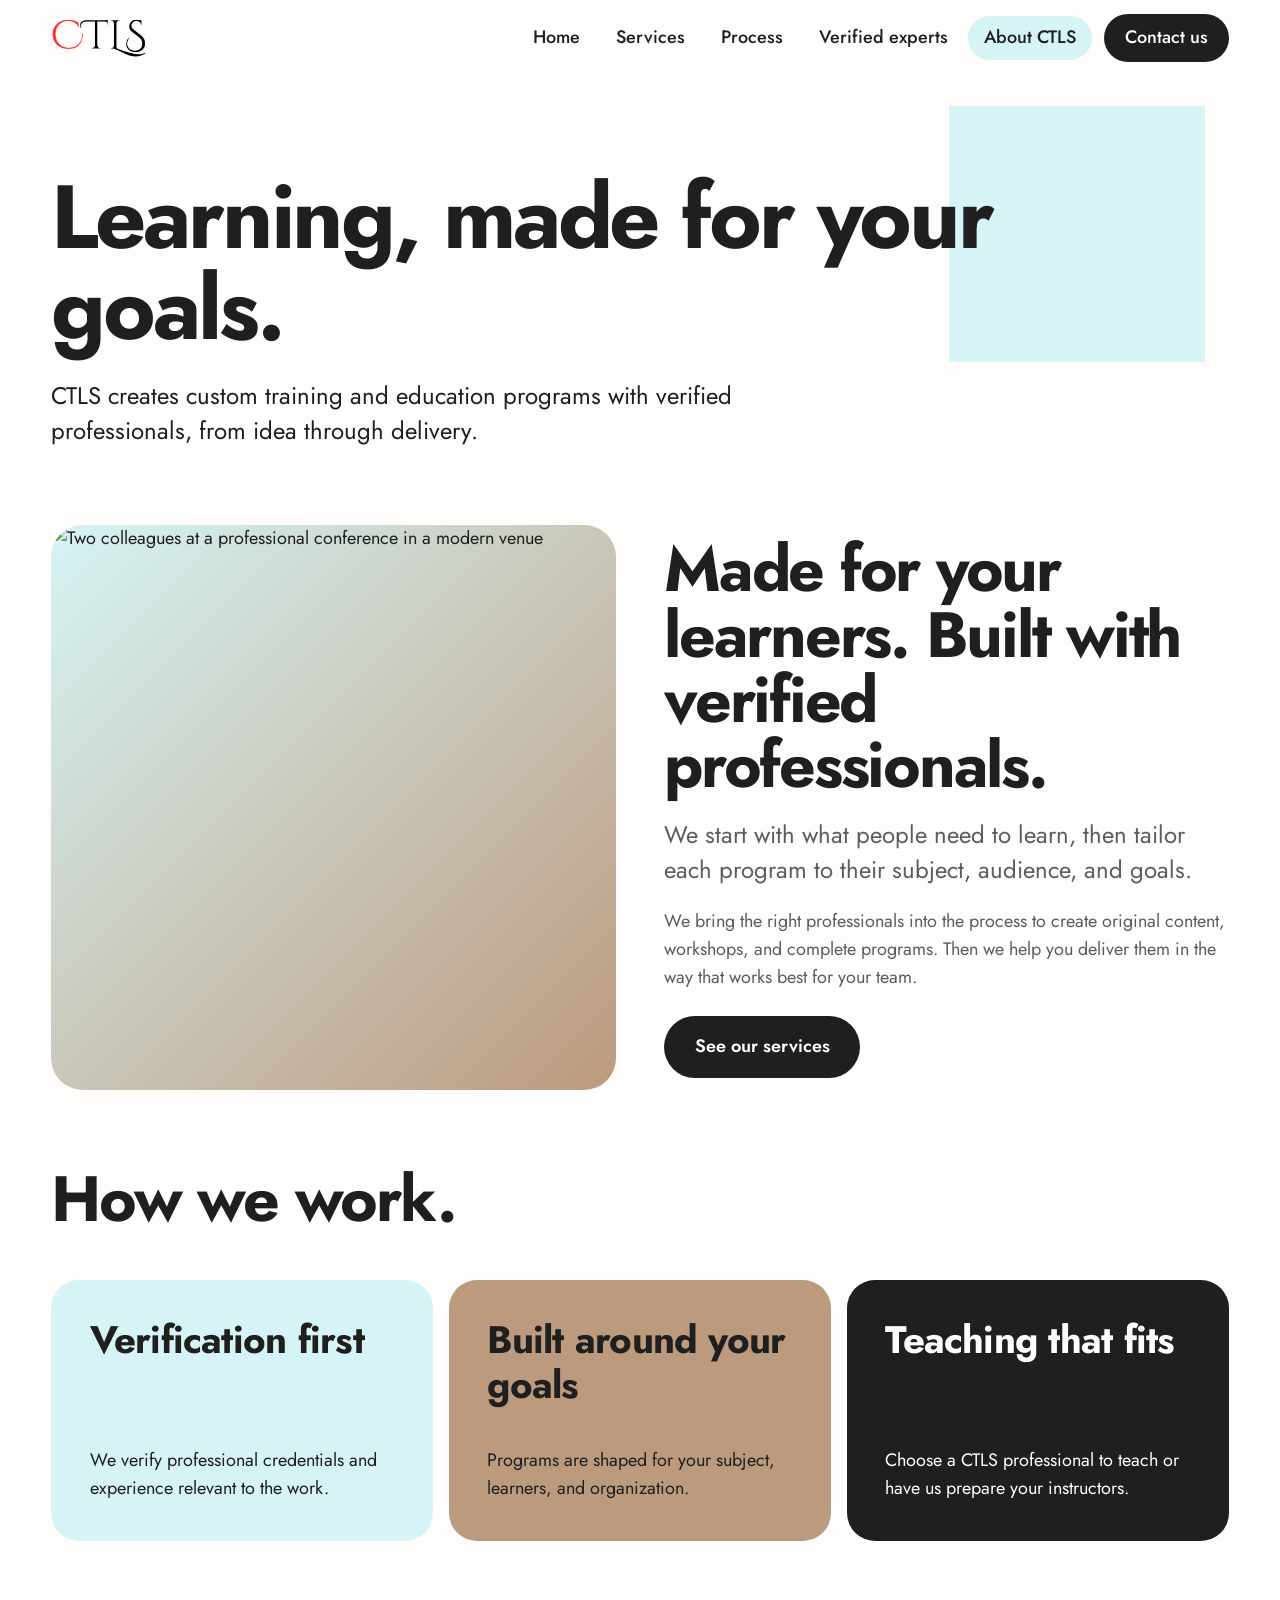
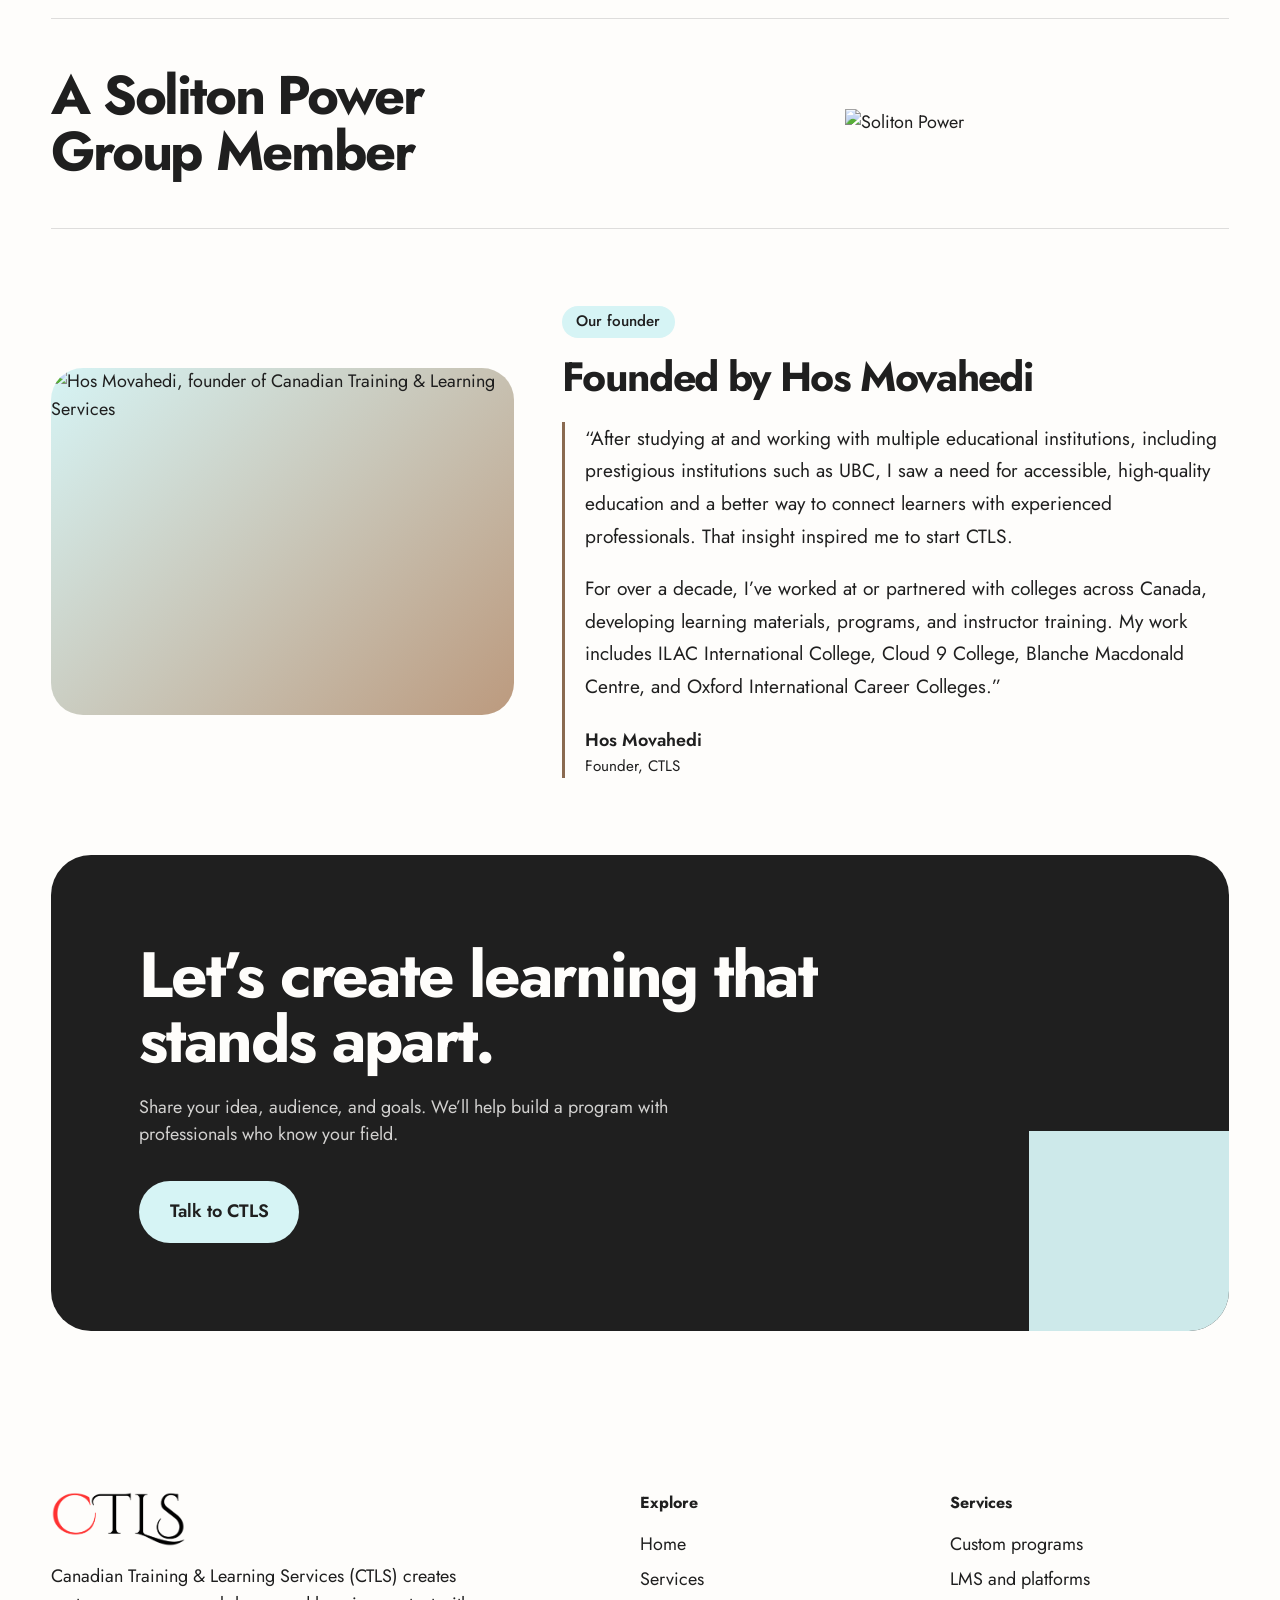
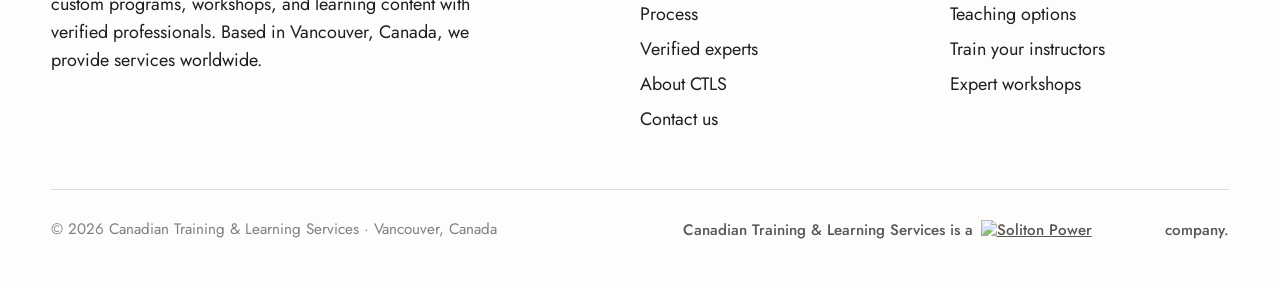
==== about.html @ 65ef7467 "Update founder education and experience bio" ====
<!DOCTYPE html>
<html lang="en">
<head>
<meta charset="utf-8">
<meta name="viewport" content="width=device-width, initial-scale=1">
<title>About | Canadian Training &amp; Learning Services (CTLS)</title>
<meta name="description" content="CTLS creates custom training and education programs, workshops, and content with professionals whose credentials and experience we verify.">
<link rel="preconnect" href="https://fonts.googleapis.com">
<link rel="preconnect" href="https://fonts.gstatic.com" crossorigin>
<link href="https://fonts.googleapis.com/css2?family=Jost:wght@300;400;500;600;700&display=swap" rel="stylesheet">
<link rel="stylesheet" href="styles.css">
</head>
<body>

<header class="site-header">
  <div class="wrap nav">
    <a class="brand" href="index.html" aria-label="Canadian Training &amp; Learning Services home"><img src="ctls-logo.png" alt="Canadian Training &amp; Learning Services (CTLS)"></a>
    <button class="menu-btn" aria-expanded="false" aria-label="Menu"><span></span></button>
    <nav class="nav-links" aria-label="Main">
      <a href="index.html">Home</a>
      <a href="services.html">Services</a>
      <a href="process.html">Process</a>
      <a href="canadian-expertise.html">Verified experts</a>
      <a href="about.html" aria-current="page">About CTLS</a>
      <a class="btn btn-dark" href="contact.html">Contact us</a>
    </nav>
  </div>
</header>

<main class="about-main">
  <section class="wrap page-head">
    <span class="hero-square" aria-hidden="true"></span>
    <h1>Learning, made for your goals.</h1>
    <p class="lede">CTLS creates custom training and education programs with verified professionals, from idea through delivery.</p>
  </section>

  <section class="wrap section">
    <div class="split">
      <div class="media"><img src="https://hebbkx1anhila5yf.public.blob.vercel-storage.com/IMG_6962-Av2VpwYFwsfZtHoBszinQ74Y7U5t3x.jpeg" alt="Two colleagues at a professional conference in a modern venue" loading="lazy"></div>
      <div class="copy">
        <h2>Made for your learners. Built with verified professionals.</h2>
        <p class="lede muted">We start with what people need to learn, then tailor each program to their subject, audience, and goals.</p>
        <p class="muted">We bring the right professionals into the process to create original content, workshops, and complete programs. Then we help you deliver them in the way that works best for your team.</p>
        <div class="actions about-action"><a class="btn btn-dark" href="services.html">See our services</a></div>
      </div>
    </div>
  </section>

  <section class="wrap about-section">
    <h2>How we work.</h2>
    <div class="values">
      <div class="tile v1"><h3>Verification first</h3><p>We verify professional credentials and experience relevant to the work.</p></div>
      <div class="tile v2"><h3>Built around your goals</h3><p>Programs are shaped for your subject, learners, and organization.</p></div>
      <div class="tile v3"><h3>Teaching that fits</h3><p>Choose a CTLS professional to teach or have us prepare your instructors.</p></div>
    </div>
  </section>

  <section class="wrap group-membership" aria-labelledby="group-membership-title">
    <h2 id="group-membership-title">A Soliton Power Group Member</h2>
    <a class="group-membership-logo" href="https://solitonpower.com" aria-label="Visit Soliton Power Group">
      <img src="https://hebbkx1anhila5yf.public.blob.vercel-storage.com/Screenshot%202026-11-11%20at%2020.25.13-vkJeDcitvs4ULsCTdpIaQToUQB8CR9.png" alt="Soliton Power">
    </a>
  </section>

  <section class="wrap founder-section">
    <div class="split founder">
      <div class="media"><img src="https://hebbkx1anhila5yf.public.blob.vercel-storage.com/IMG_4387.JPG-F1YW2BUoz4Sb1DPfReFo8T63HW8IGn.jpeg" alt="Hos Movahedi, founder of Canadian Training &amp; Learning Services" loading="lazy"></div>
      <div class="copy">
        <span class="tag">Our founder</span>
        <h2>Founded by Hos Movahedi</h2>
        <blockquote class="founder-quote">
          <p>“After studying at and working with multiple educational institutions, including prestigious institutions such as UBC, I saw a need for accessible, high-quality education and a better way to connect learners with experienced professionals. That insight inspired me to start CTLS.</p>
          <p>For over a decade, I’ve worked at or partnered with colleges across Canada, developing learning materials, programs, and instructor training. My work includes ILAC International College, Cloud 9 College, Blanche Macdonald Centre, and Oxford International Career Colleges.”</p>
          <footer>Hos Movahedi <span>Founder, CTLS</span></footer>
        </blockquote>
      </div>
    </div>
  </section>

  <section class="wrap">
    <div class="cta">
      <h2>Let’s create learning that stands apart.</h2>
      <p>Share your idea, audience, and goals. We’ll help build a program with professionals who know your field.</p>
      <div class="actions"><a class="btn btn-mist" href="contact.html">Talk to CTLS</a></div>
    </div>
  </section>
</main>

<footer class="site-footer">
  <div class="wrap">
    <div class="foot">
      <div>
        <a class="brand" href="index.html" aria-label="Canadian Training &amp; Learning Services home"><img src="ctls-logo.png" alt="Canadian Training &amp; Learning Services (CTLS)"></a>
        <p>Canadian Training &amp; Learning Services (CTLS) creates custom programs, workshops, and learning content with verified professionals. Based in Vancouver, Canada, we provide services worldwide.</p>
      </div>
      <div>
        <h4>Explore</h4>
        <ul><li><a href="index.html">Home</a></li><li><a href="services.html">Services</a></li><li><a href="process.html">Process</a></li><li><a href="canadian-expertise.html">Verified experts</a></li><li><a href="about.html">About CTLS</a></li><li><a href="contact.html">Contact us</a></li></ul>
      </div>
      <div>
        <h4>Services</h4>
        <ul><li><a href="services.html#content">Custom programs</a></li><li><a href="services.html#platforms">LMS and platforms</a></li><li><a href="services.html#delivery">Teaching options</a></li><li><a href="services.html#trainers">Train your instructors</a></li><li><a href="services.html#workshops">Expert workshops</a></li></ul>
      </div>
    </div>
    <div class="legal">
      <span class="legal-note">© 2026 Canadian Training &amp; Learning Services · Vancouver, Canada</span>
      <p class="company-affiliation"><span>Canadian Training &amp; Learning Services is a</span><a href="https://solitonpower.com" aria-label="Soliton Power Group website"><img src="https://hebbkx1anhila5yf.public.blob.vercel-storage.com/Screenshot%202026-11-11%20at%2020.25.13-Gsnnw4uf6jiEBRduw0GfH2v3eYEwBv.png" alt="Soliton Power"></a><span>company.</span></p>
    </div>
  </div>
</footer>

<script src="script.js"></script>
</body>
</html>
---- styles.css ----
:root{
  --ink:#1f1f1f;
  --sand:#bc9a7e;
  --sand-deep:#8a6a50;
  --mist:#d6f4f5;
  --paper:#fefdfb;
  --line:rgba(31,31,31,.14);
  --ease:cubic-bezier(.2,.7,.2,1);
}
*{box-sizing:border-box;margin:0;padding:0}
html{scroll-behavior:smooth}
body{font-family:'Jost',system-ui,-apple-system,'Segoe UI',sans-serif;background:var(--paper);color:var(--ink);font-size:1.125rem;line-height:1.55;-webkit-font-smoothing:antialiased}
img{display:block;max-width:100%}
a{color:inherit}
ul{list-style:none}
:focus-visible{outline:3px solid var(--ink);outline-offset:3px;border-radius:6px}
.wrap{width:min(1200px,92vw);margin-inline:auto}
.sr{position:absolute;left:-9999px}

/* ---------- Header ---------- */
.site-header{position:sticky;top:0;z-index:30;background:rgba(254,253,251,.88);backdrop-filter:blur(14px);-webkit-backdrop-filter:blur(14px);transition:box-shadow .3s}
.site-header.scrolled{box-shadow:0 1px 0 var(--line)}
.nav{display:flex;align-items:center;justify-content:space-between;height:76px;gap:1.5rem}
.brand{display:flex;align-items:baseline;gap:.35em;text-decoration:none;line-height:1}
.brand b{font-weight:700;font-size:1.7rem;letter-spacing:-.04em}
.brand span{font-weight:300;font-size:1.7rem;color:var(--sand);letter-spacing:-.02em}
.nav-links{display:flex;align-items:center;gap:.25rem}
.nav-links a{text-decoration:none;font-weight:500;padding:.5rem 1rem;border-radius:999px;transition:background .2s}
.nav-links a:hover{background:var(--mist)}
.nav-links a[aria-current="page"]{background:var(--mist)}
.nav-links .btn{margin-left:.5rem;padding:.6rem 1.3rem}
.nav-links .btn:hover{background:var(--ink);opacity:.88}
.menu-btn{display:none;background:none;border:0;cursor:pointer;width:44px;height:44px;border-radius:50%;position:relative}
.menu-btn span,.menu-btn span::before{content:"";position:absolute;left:11px;width:22px;height:2px;background:var(--ink);transition:transform .25s var(--ease)}
.menu-btn span{top:21px}
.menu-btn span::before{top:-7px;left:0}
.menu-btn[aria-expanded="true"] span{transform:rotate(45deg)}
.menu-btn[aria-expanded="true"] span::before{transform:translateY(7px) rotate(-90deg)}

/* ---------- Buttons ---------- */
.btn{display:inline-flex;align-items:center;justify-content:center;padding:.95em 1.7em;border-radius:999px;font:inherit;font-weight:600;text-decoration:none;border:0;cursor:pointer;transition:transform .2s var(--ease),background .2s,color .2s}
.btn:hover{transform:translateY(-2px)}
.btn-dark{background:var(--ink);color:var(--paper)}
.btn-mist{background:var(--mist);color:var(--ink)}
.btn-line{box-shadow:inset 0 0 0 1.5px var(--ink)}
.btn-line:hover{background:var(--ink);color:var(--paper)}
.actions{display:flex;flex-wrap:wrap;gap:.75rem}

/* ---------- Type ---------- */
h1,h2,h3{font-weight:700;letter-spacing:-.035em;line-height:1.02}
h1{font-size:clamp(2.4rem,6.2vw,5.25rem)}
h2{font-size:clamp(2.2rem,5vw,4rem)}
h3{font-size:1.6rem;letter-spacing:-.02em;line-height:1.15}
.lede{font-size:clamp(1.15rem,2vw,1.5rem);max-width:34em;line-height:1.45;font-weight:400}
.muted{color:rgba(31,31,31,.72)}
.sand{color:var(--sand-deep)}

/* ---------- Hero ---------- */
.hero{padding-top:clamp(3rem,8vw,6.5rem)}
.hero-text{position:relative}
.hero-square{position:absolute;z-index:0;right:2%;top:-14%;width:clamp(200px,31vw,440px);aspect-ratio:1;background:var(--mist);animation:square-in 1s var(--ease) both}
.hero-text h1,.hero-text .lede,.hero-text .actions{position:relative;z-index:1}
.hero-text h1 span{display:block;overflow:hidden}
.hero-text h1 span i{display:block;font-style:normal;animation:rise .9s var(--ease) both}
.hero-text h1 span:nth-child(2) i,.hero-text h1 span:nth-child(3) i{color:var(--sand-deep)}
.hero-text h1 span:nth-child(2) i{animation-delay:.12s}
.hero-text h1 span:nth-child(3) i{animation-delay:.24s}
.hero-text h1 .canadian-red{color:#b42318}
.hero-text .lede{margin-top:2rem;animation:rise .9s .3s var(--ease) both}
.hero-text .actions{margin-top:2rem;animation:rise .9s .4s var(--ease) both}
@keyframes rise{from{transform:translateY(105%);opacity:0}to{transform:none;opacity:1}}
@keyframes square-in{from{transform:translate(30px,30px) scale(.6);opacity:0}to{transform:none;opacity:1}}

.banner{position:relative;margin-top:clamp(2.5rem,6vw,4.5rem);border-radius:36px;overflow:hidden;aspect-ratio:21/9;background:linear-gradient(135deg,var(--mist),var(--sand))}
.banner img{width:100%;height:100%;object-fit:cover}
.chips{position:absolute;left:1.5rem;right:1.5rem;bottom:1.5rem;display:flex;flex-wrap:wrap;gap:.5rem}
.chips a{background:var(--paper);text-decoration:none;font-weight:600;font-size:.98rem;padding:.55em 1.1em;border-radius:999px;transition:background .2s}
.chips a:hover{background:var(--mist)}

/* ---------- Sections ---------- */
.home-main{display:flex;flex-direction:column;gap:clamp(3.5rem,6vw,5.5rem)}
.home-section{padding-bottom:0}
.home-intro{margin-top:1rem}
.section-action{margin-top:1.5rem}
.section{padding-block:clamp(4rem,10vw,8rem)}
.statement{font-size:clamp(1.8rem,4.2vw,3.4rem);font-weight:600;letter-spacing:-.03em;line-height:1.12;max-width:20em}
.statement em{font-style:normal;color:var(--sand-deep)}

/* ---------- Company switcher ---------- */
.switch{display:grid;grid-template-columns:minmax(0,5fr) minmax(0,7fr);gap:clamp(1.5rem,4vw,3.5rem);align-items:start;margin-top:2rem}
.tabs{display:flex;flex-direction:column;gap:.5rem}
.tab{text-align:left;font:inherit;background:none;border:0;cursor:pointer;padding:1.15rem 1.4rem;border-radius:22px;transition:background .25s,color .25s}
.tab strong{display:block;font-size:clamp(1.4rem,2.6vw,2rem);font-weight:700;letter-spacing:-.03em;line-height:1.1}
.tab small{display:block;margin-top:.35rem;font-size:1rem;opacity:.72}
.tab:hover{background:var(--mist)}
.tab[aria-selected="true"]{background:var(--ink);color:var(--paper)}
.panel{border-radius:32px;overflow:hidden;background:var(--mist);animation:swap .45s var(--ease)}
.panel[hidden]{display:none}
@keyframes swap{from{opacity:0;transform:translateY(14px)}to{opacity:1;transform:none}}
.media{position:relative;background:linear-gradient(135deg,var(--mist),var(--sand));overflow:hidden}
.media img{width:100%;height:100%;object-fit:cover}
.panel .media{aspect-ratio:16/10}
.panel-body{padding:1.75rem 2rem 2.25rem}
.panel-body p{margin:.75rem 0 1.5rem;max-width:32em}

/* ---------- Global institutions ---------- */
.global-section{display:grid;grid-template-columns:minmax(0,1fr) minmax(0,1fr);align-items:stretch;overflow:hidden;border-radius:36px;background:var(--mist);margin-bottom:0}
.global-image{display:block;min-height:100%;overflow:hidden}
.global-image img{width:100%;height:100%;min-height:420px;object-fit:cover;transition:transform .6s var(--ease)}
.global-image:hover img{transform:scale(1.025)}
.global-copy{display:flex;flex-direction:column;align-items:flex-start;justify-content:center;padding:clamp(2rem,5vw,4.5rem)}
.global-copy h2{font-size:clamp(2rem,4vw,3.5rem);max-width:12em}
.global-copy p{margin:1.25rem 0 1.75rem;max-width:36em}
@media (max-width:900px){.global-section{grid-template-columns:1fr}.global-image img{min-height:0;aspect-ratio:16/10}}

/* ---------- Bento ---------- */
.bento{display:grid;grid-template-columns:repeat(6,1fr);gap:1rem;margin-top:2rem}
.tile{border-radius:28px;padding:clamp(1.5rem,3vw,2.4rem);display:flex;flex-direction:column;justify-content:space-between;gap:2.5rem;min-height:260px}
.tile h3{font-size:clamp(1.6rem,3vw,2.4rem)}
.tile p{max-width:28em}
.t-wide{grid-column:span 4;background:var(--ink);color:var(--paper);border-radius:36px;min-height:340px}
.t-side{grid-column:span 2;background:var(--mist)}
.t-half-a{grid-column:span 2;background:var(--sand);color:var(--ink);border-radius:22px}
.t-half-b{grid-column:span 4;box-shadow:inset 0 0 0 1.5px var(--line)}
.tile .big{font-size:clamp(2.5rem,6vw,5rem);font-weight:700;letter-spacing:-.05em;line-height:.95}

/* ---------- CTA ---------- */
.cta{background:var(--ink);color:var(--paper);border-radius:40px;padding:clamp(2.5rem,7vw,5.5rem);position:relative;overflow:hidden}
.cta::after{content:"";position:absolute;right:-60px;bottom:-60px;width:260px;aspect-ratio:1;background:var(--mist);opacity:.95}
.cta h2{max-width:11em;position:relative;z-index:1}
.cta p{margin:1.25rem 0 2rem;max-width:30em;opacity:.8;position:relative;z-index:1}
.cta .actions{position:relative;z-index:1}
.cta .btn-mist:hover{background:var(--paper)}

/* ---------- Inner pages ---------- */
.page-head{position:relative;padding-top:clamp(3rem,8vw,6rem);padding-bottom:clamp(2rem,5vw,4rem)}
.expertise-main{display:flex;flex-direction:column;gap:clamp(3rem,6vw,5rem)}
.expertise-main>.page-head{padding-bottom:0}
.expertise-main>.section{padding-block:0}
.expert-checks{margin-top:1.5rem}
.about-main{display:flex;flex-direction:column;gap:clamp(3rem,6vw,5rem)}
.about-main>.page-head{padding-bottom:0}
.about-main>.section{padding-block:0}
.about-section{padding-bottom:0}
.about-action{margin-top:1.5rem}
.group-membership{display:flex;align-items:center;justify-content:space-between;gap:clamp(2rem,6vw,5rem);padding-block:clamp(2rem,4vw,3rem);border-block:1px solid var(--line)}
.group-membership h2{max-width:13ch;font-size:clamp(2rem,4.3vw,3.4rem);line-height:1.04;letter-spacing:-.04em}
.group-membership-logo{display:flex;flex:0 1 400px;align-items:center;justify-content:center;padding:1rem;text-decoration:none}
.group-membership-logo img{width:min(100%,400px);height:auto;object-fit:contain}
.page-head .hero-square{width:clamp(140px,20vw,280px);top:8%}
.page-head h1{position:relative;z-index:1;font-size:clamp(2.8rem,8vw,6.5rem);max-width:11em}
.page-head .lede{position:relative;z-index:1;margin-top:1.5rem}

.co{display:grid;grid-template-columns:repeat(12,1fr);gap:clamp(1.5rem,4vw,3rem);padding-block:clamp(2.5rem,6vw,4.5rem);border-top:1.5px solid var(--line);scroll-margin-top:90px;align-items:center}
.co .media{grid-column:span 7;border-radius:32px;aspect-ratio:4/3}
.co-body{grid-column:span 5}
.co:nth-of-type(even) .media{grid-column:6/-1;grid-row:1}
.co:nth-of-type(even) .co-body{grid-column:1/span 5;grid-row:1}
.co-body h2{font-size:clamp(2rem,4vw,3.2rem)}
.tag{display:inline-block;background:var(--mist);padding:.3em .95em;border-radius:999px;font-weight:500;font-size:.95rem;margin-bottom:1.1rem}
.co-body p{margin:1rem 0 1.25rem}
.co-body li{padding:.7rem 0;border-top:1px solid var(--line);font-weight:500}
.co-body li:last-child{border-bottom:1px solid var(--line)}
.co-body .btn{margin-top:1.5rem}
.lms-brand{display:flex;width:min(100%,310px);aspect-ratio:2.2/1;align-items:center;justify-content:center;overflow:hidden;border-radius:18px;margin:1.25rem 0;background:#ffe0c4}
.lms-brand img{width:100%;height:100%;object-fit:cover}
.lms-brand:focus-visible{outline-color:var(--sand-deep)}

.split{display:grid;grid-template-columns:repeat(12,1fr);gap:clamp(1.5rem,4vw,3rem);align-items:center}
.split .media{grid-column:span 6;border-radius:32px;aspect-ratio:1}
.split .copy{grid-column:7/-1}
.split .copy p{margin-top:1.25rem}
.founder .media{grid-column:span 5;aspect-ratio:4/3;border-radius:32px}
.founder .media img{object-position:center 28%}
.founder .copy{grid-column:6/-1}
.founder .copy h2{font-size:clamp(1.85rem,3.2vw,3.25rem);letter-spacing:-.04em;white-space:nowrap}
.founder-quote{margin:1.5rem 0 0;border-left:3px solid var(--sand-deep);padding-left:1.25rem}
.founder-quote p{font-size:clamp(1.05rem,1.5vw,1.2rem);line-height:1.7;color:var(--muted)}
.founder-quote footer{margin-top:1.5rem;font-weight:600}
.founder-quote footer span{display:block;font-size:.95rem;font-weight:400;color:var(--muted)}
.values{display:grid;grid-template-columns:repeat(3,1fr);gap:1rem;margin-top:3rem}
.values .tile{min-height:240px}
.v1{background:var(--mist)}
.v2{background:var(--sand)}
.v3{background:var(--ink);color:var(--paper)}

.contact-grid{display:grid;grid-template-columns:minmax(0,7fr) minmax(0,5fr);gap:clamp(1.5rem,4vw,3.5rem);align-items:start}
form{background:var(--mist);border-radius:32px;padding:clamp(1.5rem,4vw,2.75rem);display:grid;gap:1.1rem}
label{display:grid;gap:.4rem;font-weight:600;font-size:1rem}
input,select,textarea{font:inherit;font-weight:400;padding:.9rem 1.1rem;border-radius:16px;border:1.5px solid transparent;background:var(--paper);color:var(--ink);width:100%}
input:focus,select:focus,textarea:focus{outline:none;border-color:var(--ink)}
textarea{min-height:150px;resize:vertical}
.form-note{font-size:.95rem;min-height:1.4em}
.info{display:grid;gap:1rem}
.info .tile{min-height:0;gap:.5rem;padding:1.6rem 1.8rem;border-radius:24px;box-shadow:inset 0 0 0 1.5px var(--line)}
.info .tile strong{font-size:1.25rem}
.contact-visual{aspect-ratio:16/10;border-radius:28px}

/* ---------- Footer ---------- */
.site-footer{padding-block:4rem 2.5rem;margin-top:clamp(3rem,8vw,6rem)}
.home-main + .site-footer{margin-top:0}
.foot{display:grid;grid-template-columns:2fr 1fr 1fr;gap:2rem;padding-bottom:3rem;border-bottom:1.5px solid var(--line)}
.foot h4{font-size:1rem;font-weight:700;margin-bottom:.9rem}
.foot li{margin-bottom:.45rem}
.foot a{text-decoration:none}
.foot a:hover{text-decoration:underline;text-underline-offset:4px}
.foot .brand b,.foot .brand span{font-size:2.4rem}
.foot p{margin-top:1rem;max-width:24em}
.legal{display:flex;justify-content:space-between;gap:1rem;flex-wrap:wrap;padding-top:1.75rem;font-size:.95rem;opacity:.75}

/* ---------- Responsive ---------- */
@media (max-width:900px){
  .menu-btn{display:block}
  .nav-links{position:absolute;top:76px;left:0;right:0;background:var(--paper);flex-direction:column;align-items:stretch;padding:1rem 4vw 1.5rem;gap:.25rem;border-bottom:1.5px solid var(--line);display:none}
  .nav-links.open{display:flex}
  .nav-links a{padding:.9rem 1rem;font-size:1.25rem}
  .nav-links .btn{margin:.5rem 0 0}
  .banner{aspect-ratio:4/3}
  .switch,.contact-grid{grid-template-columns:1fr}
  .tabs{flex-direction:row;overflow-x:auto;gap:.5rem;padding-bottom:.5rem}
  .tab{flex:0 0 auto;padding:.9rem 1.2rem}
  .tab small{display:none}
  .bento{grid-template-columns:1fr}
  .t-wide,.t-side,.t-half-a,.t-half-b{grid-column:auto}
  .co .media,.co-body,.co:nth-of-type(even) .media,.co:nth-of-type(even) .co-body{grid-column:1/-1;grid-row:auto}
  .split .media,.split .copy{grid-column:1/-1}
  .founder .copy h2{white-space:normal}
  .values{grid-template-columns:1fr}
  .group-membership{flex-direction:column;align-items:flex-start;gap:1.5rem}
  .group-membership-logo{flex-basis:auto;justify-content:flex-start;width:min(100%,320px);padding:0}
  .foot{grid-template-columns:1fr 1fr}
  .foot>div:first-child{grid-column:1/-1}
}
@media (prefers-reduced-motion:reduce){
  *,*::before,*::after{animation:none!important;transition:none!important}
  html{scroll-behavior:auto}
}

/* ---------- Company logos ---------- */
.logo-h{margin:0;line-height:0;letter-spacing:0}
.logo-h img{height:72px;width:auto;max-width:100%;object-fit:contain;object-position:left center}
.logo-h img.logo-tall{height:84px}
.wordmark{display:block;line-height:1.05;font-size:clamp(1.5rem,2.6vw,2rem);letter-spacing:-.03em}
.wordmark b{font-weight:700}
.wordmark span{display:block;font-weight:300;color:var(--sand-deep);font-size:.8em;letter-spacing:-.01em}
.panel .logo-h,.panel .wordmark{margin-bottom:.25rem}
.co-body .logo-h,.co-body .wordmark{margin-bottom:1.1rem}
.co-body .logo-h img,.co-body .wordmark{min-height:72px}
.co-body .wordmark{display:flex;flex-direction:column;justify-content:center}

/* ---------- Contact notice ---------- */
.notice{background:var(--ink);color:var(--paper);border-radius:32px;padding:clamp(1.75rem,4vw,3rem);margin-bottom:clamp(1.5rem,4vw,3rem)}
.notice h2{font-size:clamp(1.8rem,3.6vw,2.8rem);max-width:16em}
.notice p{margin:1rem 0 1.5rem;max-width:36em;opacity:.85}
.notice .chips{position:static;display:flex;flex-wrap:wrap;gap:.5rem}
.notice .chips a{background:var(--mist);color:var(--ink)}
.notice .chips a:hover{background:var(--paper)}
.form-intro{margin-bottom:.25rem}

/* ---------- CTLS additions ---------- */
.brand img{height:40px;width:auto}
.foot .brand img{height:56px}
.banner img{object-position:30% 55%}
.media img[src*="IMG_2129"]{object-position:50% 56%}
.media img[src*="IMG_2833"]{object-position:50% 62%}
.media img[src*="IMG_2997"]{object-position:50% 38%}
.media img[src*="IMG_6962"]{object-position:50% 42%}
.media img[src*="adrian-yu"]{object-position:50% 52%}
.steps{display:grid;grid-template-columns:repeat(4,1fr);gap:1.5rem;margin-top:2rem;list-style:none;padding:0}
.step{border-top:2px solid var(--ink);padding-top:1.25rem}
.step h3{font-size:1.35rem;margin-bottom:.5rem}
.pills{display:flex;flex-wrap:wrap;gap:.5rem;margin-top:1.5rem}
.pills span{background:var(--mist);padding:.5em 1.15em;border-radius:999px;font-weight:500}
.cta .pills span{background:rgba(254,253,251,.12);color:var(--paper)}
.legal{align-items:center}
.legal .legal-note{opacity:.75}
.company-affiliation{display:flex;flex-wrap:wrap;align-items:center;justify-content:flex-end;gap:.5rem;margin:0;color:var(--ink);font-size:.95rem;font-weight:500;line-height:1.35;opacity:1}
.company-affiliation a{display:inline-flex;align-items:center;flex:0 0 auto}
.company-affiliation img{display:block;width:clamp(130px,15vw,176px);height:auto}
.checks li{padding:.7rem 0;border-top:1px solid var(--line);font-weight:500}
.checks li:last-child{border-bottom:1px solid var(--line)}
.sec-head{max-width:30em}
.sec-head .lede{margin-top:1rem}
.tile.is-line{box-shadow:inset 0 0 0 1.5px var(--line)}
@media (max-width:900px){.steps{grid-template-columns:1fr 1fr}}
@media (max-width:560px){.steps{grid-template-columns:1fr}}
.hero-text h1{font-size:clamp(2.7rem,7vw,6rem);max-width:12em}
.page-head h1{font-size:clamp(2.6rem,7vw,5.6rem);max-width:12em}
.split-rev .copy{grid-column:7/-1;grid-row:1}
.split-rev .media{grid-column:1/span 6;grid-row:1;aspect-ratio:4/3}
.expert-network .copy{grid-column:1/span 6;grid-row:1;max-width:36em}
.expert-network .copy p{margin-top:1.25rem}
.expert-network .actions{margin-top:1.5rem}
.expert-network .media{grid-column:7/-1;grid-row:1;aspect-ratio:4/3;border-radius:32px;align-self:center}
.split-wide .copy{grid-column:1/span 8}
@media (max-width:900px){
  .split-rev .copy,.split-rev .media,.split-wide .copy{grid-column:1/-1;grid-row:auto}
  .expert-network .copy,.expert-network .media{grid-column:1/-1;grid-row:auto}
}

@media (max-width:560px){
  .home-main{gap:2.5rem}
  .home-main .hero{padding-top:2rem}
  .home-main .hero-square{width:150px;right:0;top:-.5rem}
  .home-main .hero-text h1{font-size:clamp(2.25rem,10vw,2.8rem);line-height:.98;max-width:11ch}
  .home-main .hero-text .lede{font-size:1.1rem;margin-top:1.25rem}
  .home-main .hero-text .actions{display:grid;grid-template-columns:1fr;gap:.65rem;margin-top:1.25rem}
  .home-main .hero-text .actions .btn{width:100%;min-height:48px}
  .home-main .banner{aspect-ratio:1.2/1;margin-top:1.5rem;border-radius:24px}
  .home-main .chips{left:.75rem;right:.75rem;bottom:.75rem;flex-wrap:nowrap;overflow-x:auto;overscroll-behavior-x:contain;scroll-snap-type:x proximity;scrollbar-width:thin;-webkit-overflow-scrolling:touch}
  .home-main .chips a{flex:0 0 auto;white-space:nowrap;font-size:.85rem;padding:.45em .8em;scroll-snap-align:start}
  .home-main .home-section>h2{font-size:clamp(1.8rem,8vw,2.35rem);line-height:1.06;max-width:16ch}
  .home-main .switch{gap:1rem;margin-top:1.25rem}
  .home-main .tabs{display:grid;grid-template-columns:repeat(2,minmax(0,1fr));gap:.5rem;overflow:visible;padding:0}
  .home-main .tab{min-width:0;min-height:3.75rem;padding:.75rem .85rem;border-radius:16px}
  .home-main .tab strong{font-size:1rem;line-height:1.15}
  .home-main .panel{border-radius:22px}
  .home-main .panel .media{aspect-ratio:4/3}
  .home-main .panel-body{padding:1.25rem}
  .home-main .panel-body h3{font-size:1.35rem}
  .home-main .panel-body p{margin:.6rem 0 1rem}
  .home-main .panel-body .btn,.home-main .global-copy .btn,.home-main .section-action .btn,.home-main .cta .btn{width:100%}
  .home-main .global-section{border-radius:24px}
  .home-main .global-copy{padding:1.25rem}
  .home-main .global-copy h2{font-size:clamp(1.8rem,8vw,2.3rem);line-height:1.06}
  .home-main .global-copy p{margin:1rem 0 1.25rem}
  .home-main .bento{gap:.75rem;margin-top:1.25rem}
  .home-main .tile{min-height:0;gap:1.15rem;padding:1.25rem;border-radius:20px}
  .home-main .tile .big{font-size:clamp(2.2rem,9vw,3rem);line-height:.98}
  .home-main .steps{grid-template-columns:1fr;gap:1.25rem;margin-top:1.25rem}
  .home-main .step{padding-top:.9rem}
  .home-main .step h3{font-size:1.2rem}
  .home-main .pills{gap:.4rem;margin-top:1rem}
  .home-main .pills span{padding:.4em .8em;font-size:.92rem}
  .home-main .cta{padding:1.5rem;border-radius:24px}
  .home-main .cta h2{font-size:clamp(1.9rem,8vw,2.4rem);line-height:1.06}
  .home-main .cta p{margin:1rem 0 1.5rem}
  .home-main .cta::after{width:150px;right:-55px;bottom:-55px}
  .home-main+.site-footer{padding-block:2.75rem 2rem}
  .home-main+.site-footer .foot{gap:1.25rem;padding-bottom:2rem}
  .home-main+.site-footer .foot>div:not(:first-child){min-width:0}
  .home-main+.site-footer .company-affiliation{justify-content:flex-start;font-size:.85rem}
  .home-main+.site-footer .company-affiliation img{width:132px}
}

.process-main{display:flex;flex-direction:column}
.process-hero{padding-top:clamp(3rem,8vw,6rem);padding-bottom:clamp(3rem,6vw,5rem)}
.process-hero h1{position:relative;z-index:1;max-width:12ch}
.process-hero .lede{position:relative;z-index:1;max-width:42em;margin-top:1.25rem}
.process-hero .actions{position:relative;z-index:1;margin-top:1.5rem}
.process-eyebrow{position:relative;z-index:1;display:inline-flex;align-items:center;gap:.6rem;margin-bottom:1rem;color:var(--sand-deep);font-size:.95rem;font-weight:600}
.process-stories{display:flex;flex-direction:column}
.process-case{display:grid;grid-template-columns:minmax(0,1fr) minmax(0,1fr);align-items:center;gap:clamp(2rem,6vw,5.5rem);padding-block:clamp(3rem,7vw,5.5rem);border-top:1px solid var(--line)}
.process-case:nth-child(even) .process-media{grid-column:2;grid-row:1}
.process-case:nth-child(even) .process-copy{grid-column:1;grid-row:1}
.process-media{aspect-ratio:4/3;overflow:hidden;border-radius:28px;background:var(--mist)}
.process-media img{width:100%;height:100%;object-fit:cover}
.process-city-image img{object-position:center 62%}
.process-copy{max-width:36rem}
.process-step{display:flex;align-items:center;gap:.8rem;margin-bottom:1.25rem;color:var(--sand-deep);font-size:.95rem;font-weight:600}
.process-step span:first-child{display:grid;width:2.25rem;height:2.25rem;place-items:center;border:1px solid var(--sand);border-radius:50%;font-size:.85rem}
.process-copy h2{max-width:18ch;font-size:clamp(2rem,4.4vw,3.5rem);letter-spacing:-.035em;line-height:1.04}
.process-copy p:not(.process-step){margin-top:1rem}
.process-cta-section{padding-block:clamp(3rem,7vw,5.5rem)}
@media (max-width:900px){
  .process-case{grid-template-columns:1fr;gap:1.75rem;padding-block:2.5rem}
  .process-case:nth-child(even) .process-media,.process-case:nth-child(even) .process-copy{grid-column:1;grid-row:auto}
  .process-media{border-radius:24px}
}
@media (max-width:560px){
  .process-hero{padding-top:2.75rem;padding-bottom:2rem}
  .process-hero h1{font-size:clamp(2.35rem,10vw,3.1rem);line-height:.98}
  .process-hero .lede{font-size:1.08rem}
  .process-hero .actions .btn{width:100%}
  .process-case{gap:1.25rem;padding-block:2rem}
  .process-media{aspect-ratio:4/3;border-radius:20px}
  .process-copy h2{font-size:clamp(1.8rem,8vw,2.4rem)}
  .process-copy p:not(.process-step){font-size:1.03rem}
  .process-step{flex-wrap:wrap;gap:.55rem;margin-bottom:.9rem;font-size:.88rem}
  .process-cta-section{padding-block:2rem 3rem}
}
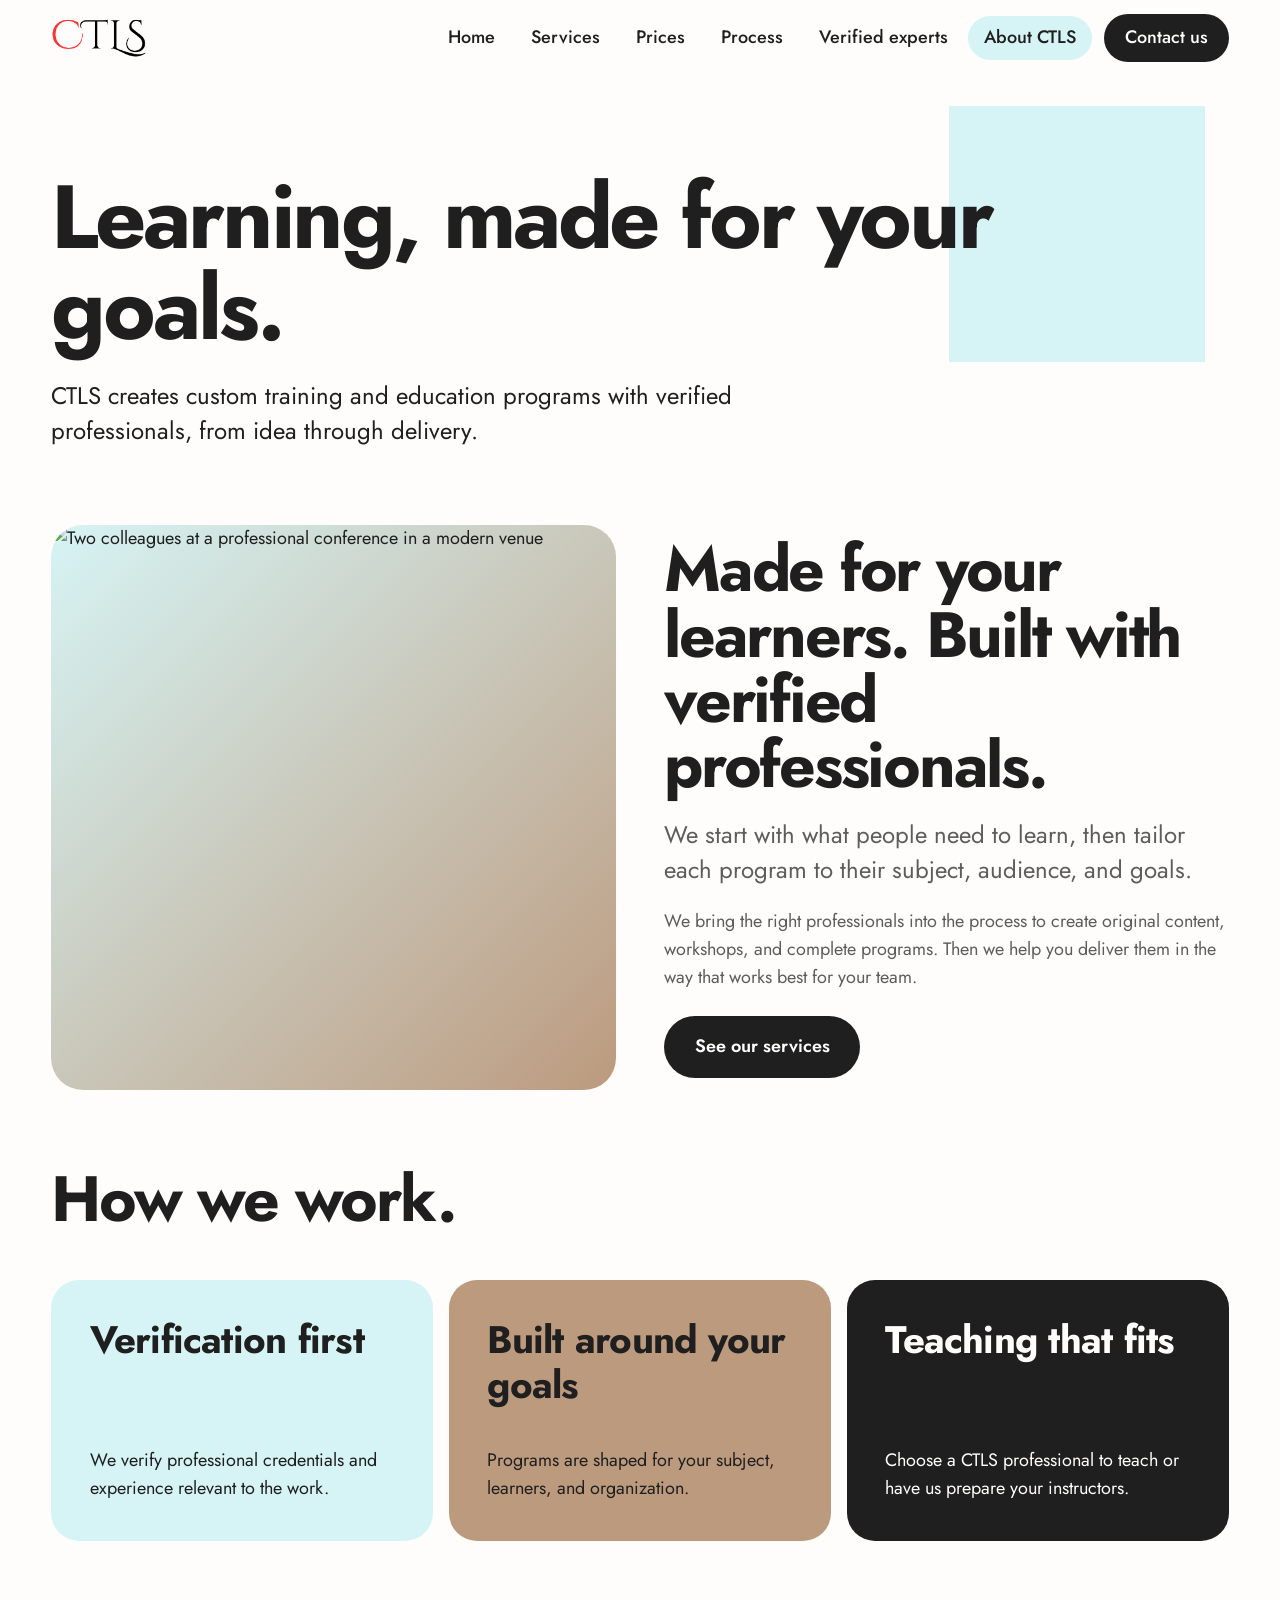
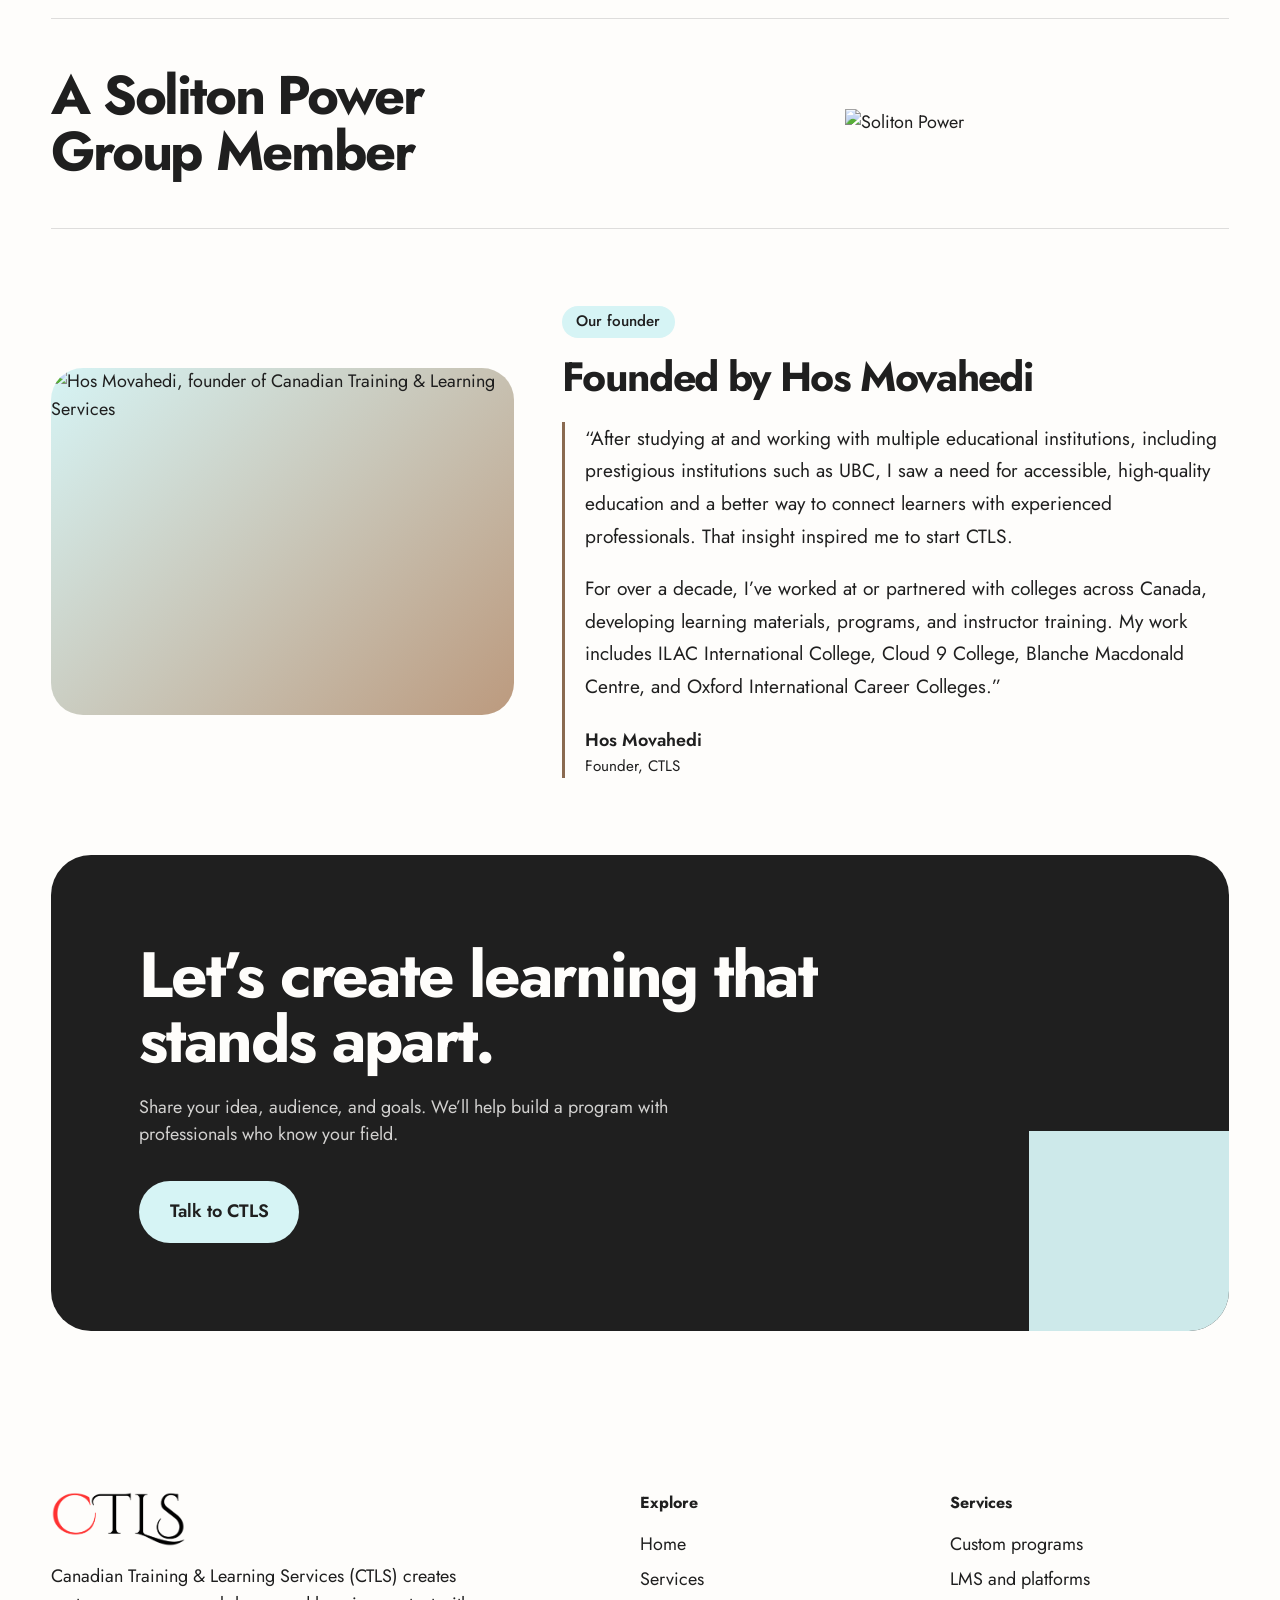
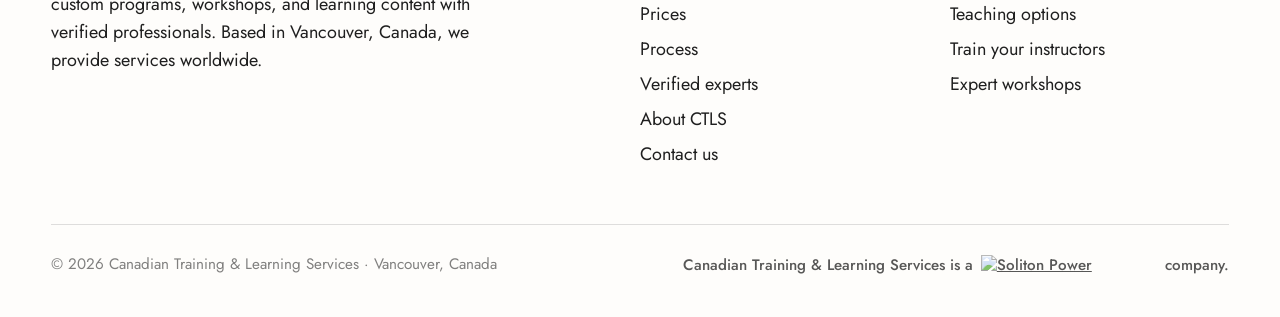
==== commit 9b08a86d: "Add organized pricing page" ====
--- a/about.html
+++ b/about.html
@@ -18,8 +18,9 @@
     <button class="menu-btn" aria-expanded="false" aria-label="Menu"><span></span></button>
     <nav class="nav-links" aria-label="Main">
       <a href="index.html">Home</a>
-      <a href="services.html">Services</a>
-      <a href="process.html">Process</a>
+  <a href="services.html">Services</a>
+  <a href="prices.html">Prices</a>
+  <a href="process.html">Process</a>
       <a href="canadian-expertise.html">Verified experts</a>
       <a href="about.html" aria-current="page">About CTLS</a>
       <a class="btn btn-dark" href="contact.html">Contact us</a>
@@ -95,7 +96,7 @@
       </div>
       <div>
         <h4>Explore</h4>
-        <ul><li><a href="index.html">Home</a></li><li><a href="services.html">Services</a></li><li><a href="process.html">Process</a></li><li><a href="canadian-expertise.html">Verified experts</a></li><li><a href="about.html">About CTLS</a></li><li><a href="contact.html">Contact us</a></li></ul>
+        <ul><li><a href="index.html">Home</a></li><li><a href="services.html">Services</a></li><li><a href="prices.html">Prices</a></li><li><a href="process.html">Process</a></li><li><a href="canadian-expertise.html">Verified experts</a></li><li><a href="about.html">About CTLS</a></li><li><a href="contact.html">Contact us</a></li></ul>
       </div>
       <div>
         <h4>Services</h4>
--- a/styles.css
+++ b/styles.css
@@ -165,6 +165,28 @@
 .lms-brand{display:flex;width:min(100%,310px);aspect-ratio:2.2/1;align-items:center;justify-content:center;overflow:hidden;border-radius:18px;margin:1.25rem 0;background:#ffe0c4}
 .lms-brand img{width:100%;height:100%;object-fit:cover}
 .lms-brand:focus-visible{outline-color:var(--sand-deep)}
+.pricing-main{padding-bottom:clamp(2rem,6vw,5rem)}
+.pricing-head{padding-bottom:clamp(1.5rem,3vw,2.5rem)}
+.pricing-head .tag{position:relative;z-index:1}
+.pricing-head h1{max-width:10ch}
+.pricing-head .lede{max-width:38em}
+.price-grid{display:grid;grid-template-columns:repeat(3,minmax(0,1fr));gap:1rem;align-items:stretch}
+.price-card{display:flex;flex-direction:column;align-items:flex-start;gap:1rem;padding:clamp(1.5rem,3vw,2.25rem);border:1px solid var(--line);border-radius:28px;background:#fff}
+.price-card-featured{background:var(--mist);border-color:transparent}
+.price-index{color:var(--sand-deep);font-size:.92rem;font-weight:600;letter-spacing:.08em;text-transform:uppercase}
+.price-card h2{font-size:clamp(1.6rem,2.5vw,2.1rem);line-height:1.1;min-height:2.2em}
+.price{font-size:clamp(2.5rem,4.4vw,3.75rem);font-weight:700;letter-spacing:-.055em;line-height:1}
+.price span{display:block;margin-bottom:.35rem;font-size:.95rem;font-weight:500;letter-spacing:0;color:var(--sand-deep)}
+.price-card>p:not(.price){min-height:4.8em}
+.price-card ul{width:100%;margin:.2rem 0 .5rem}
+.price-card li{padding:.7rem 0;border-top:1px solid var(--line);font-size:1rem}
+.price-card li:last-child{border-bottom:1px solid var(--line)}
+.price-card .btn{margin-top:auto;min-height:48px}
+.pricing-note{display:flex;align-items:center;justify-content:space-between;gap:1.5rem;margin-top:2rem;padding:1.5rem 0;border-top:1px solid var(--line)}
+.pricing-note p{max-width:38em}
+.pricing-note a{font-weight:600;text-decoration-thickness:1px;text-underline-offset:4px;white-space:nowrap}
+@media(max-width:900px){.price-grid{grid-template-columns:1fr 1fr}.price-card:last-child{grid-column:1/-1}.price-card h2{min-height:0}.price-card>p:not(.price){min-height:0}}
+@media(max-width:560px){.price-grid{grid-template-columns:1fr}.price-card:last-child{grid-column:auto}.price-card{border-radius:22px}.pricing-note{align-items:flex-start;flex-direction:column}.pricing-note a{white-space:normal}}
 
 .split{display:grid;grid-template-columns:repeat(12,1fr);gap:clamp(1.5rem,4vw,3rem);align-items:center}
 .split .media{grid-column:span 6;border-radius:32px;aspect-ratio:1}
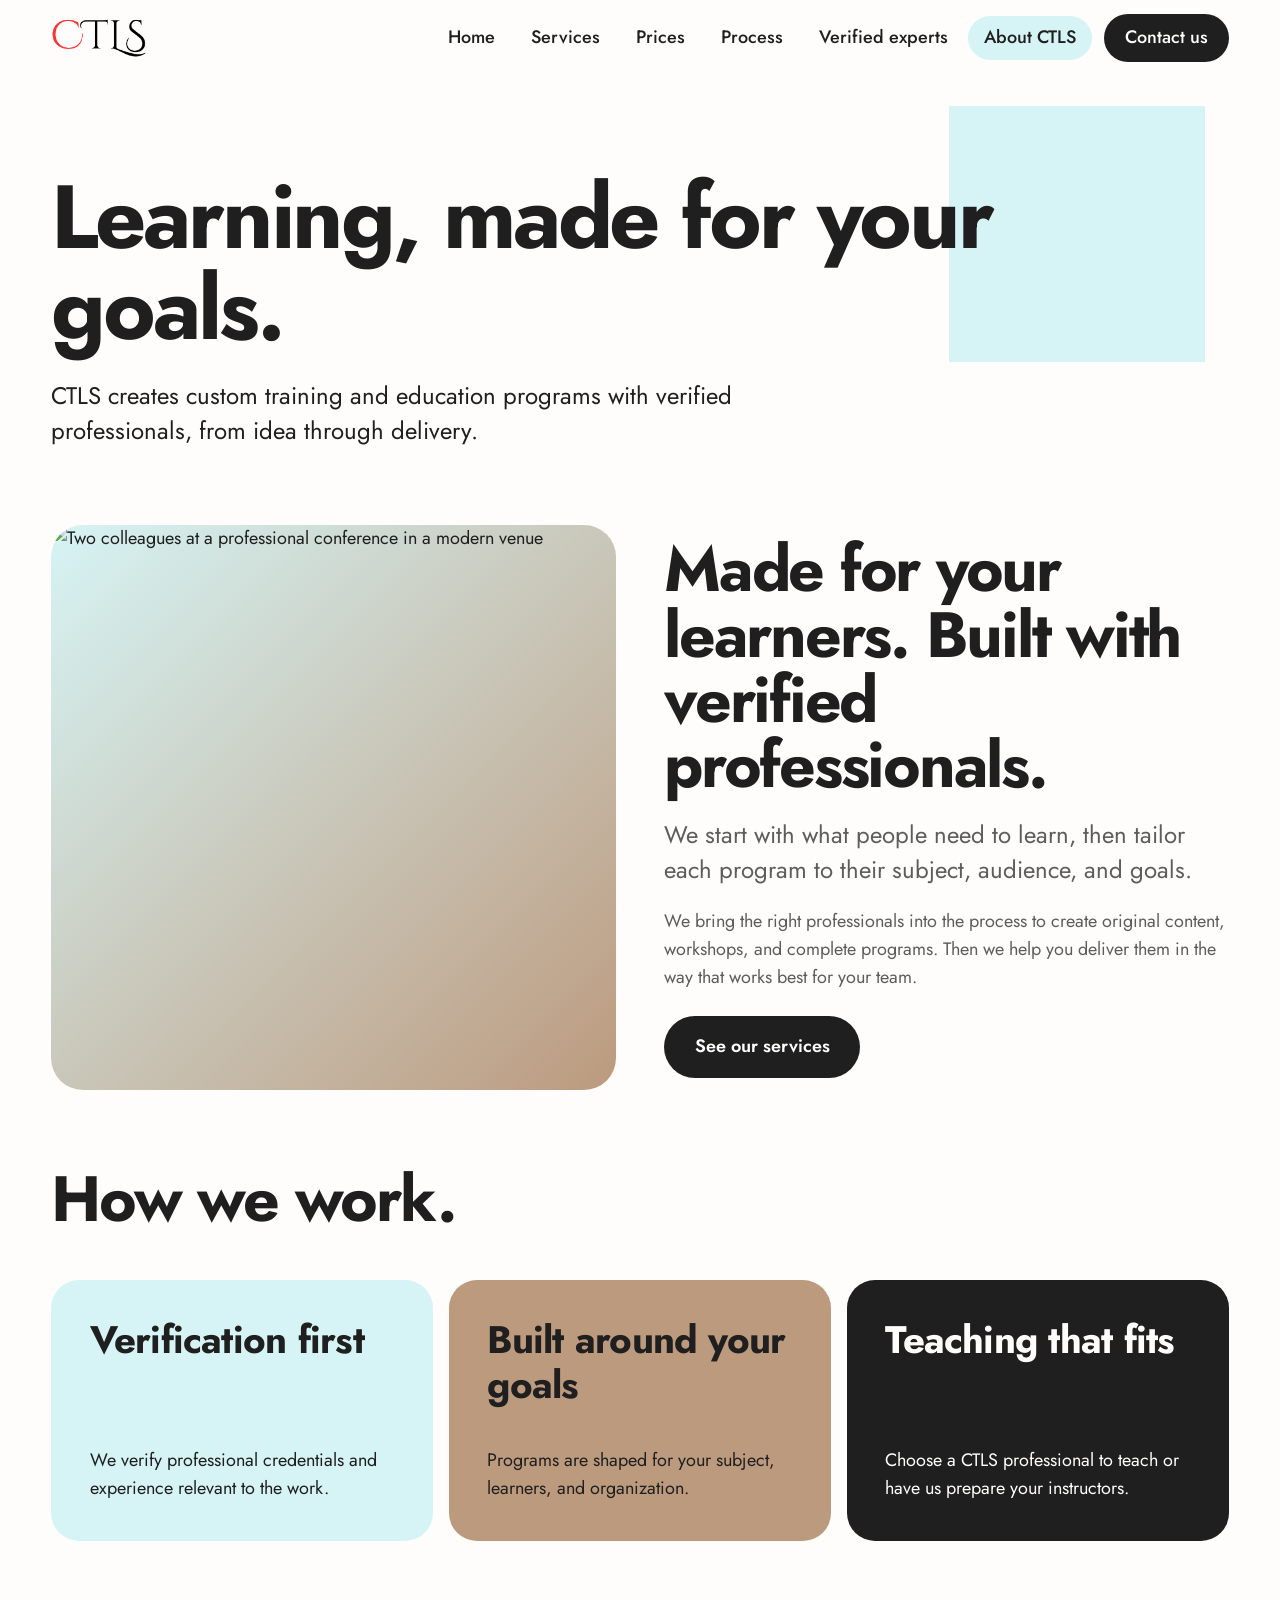
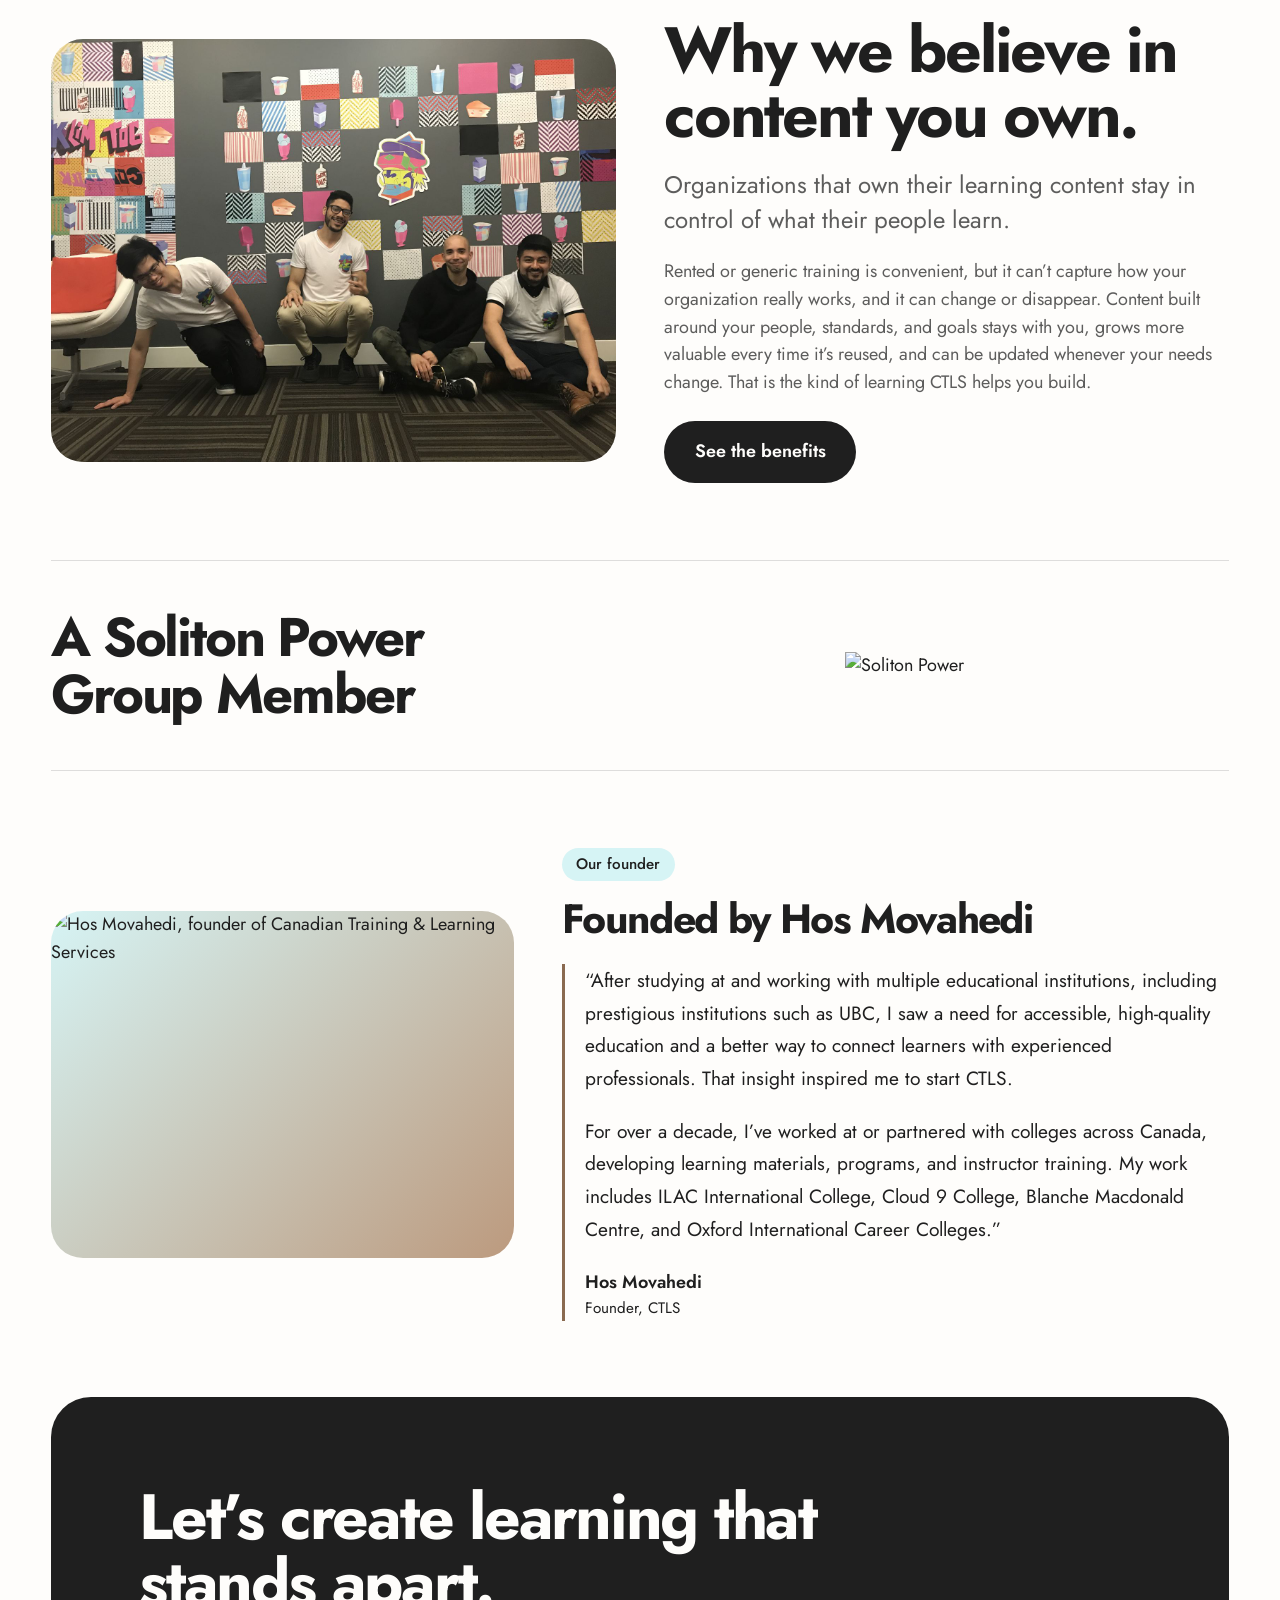
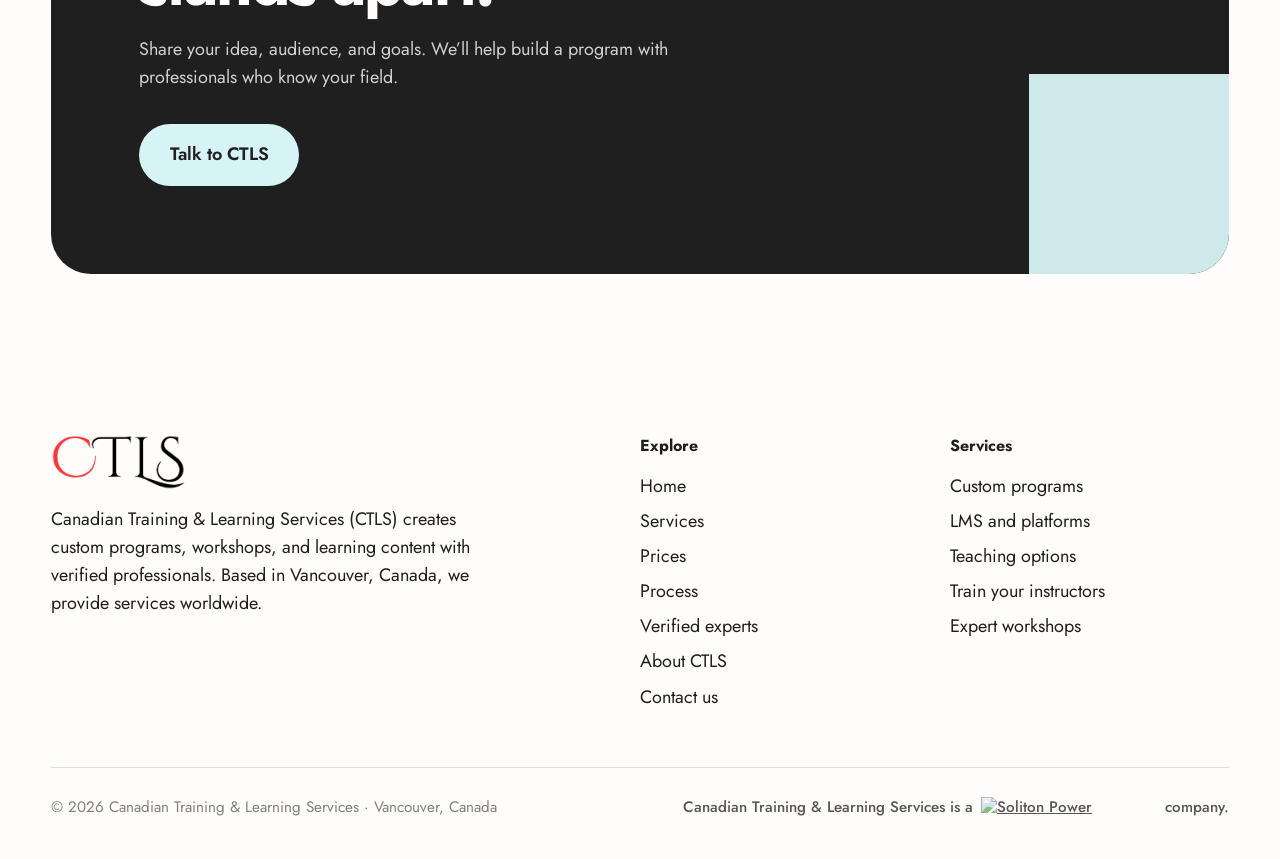
==== commit f54ba453: "Add files via upload" ====
--- a/about.html
+++ b/about.html
@@ -37,7 +37,7 @@
 
   <section class="wrap section">
     <div class="split">
-      <div class="media"><img src="https://hebbkx1anhila5yf.public.blob.vercel-storage.com/IMG_6962-Av2VpwYFwsfZtHoBszinQ74Y7U5t3x.jpeg" alt="Two colleagues at a professional conference in a modern venue" loading="lazy"></div>
+      <div class="media"><img decoding="async" src="https://hebbkx1anhila5yf.public.blob.vercel-storage.com/IMG_6962-Av2VpwYFwsfZtHoBszinQ74Y7U5t3x.jpeg" alt="Two colleagues at a professional conference in a modern venue" loading="lazy"></div>
       <div class="copy">
         <h2>Made for your learners. Built with verified professionals.</h2>
         <p class="lede muted">We start with what people need to learn, then tailor each program to their subject, audience, and goals.</p>
@@ -56,16 +56,28 @@
     </div>
   </section>
 
+  <section class="wrap section">
+    <div class="split split-rev">
+      <div class="copy">
+        <h2>Why we believe in content you own.</h2>
+        <p class="lede muted">Organizations that own their learning content stay in control of what their people learn.</p>
+        <p class="muted">Rented or generic training is convenient, but it can’t capture how your organization really works, and it can change or disappear. Content built around your people, standards, and goals stays with you, grows more valuable every time it’s reused, and can be updated whenever your needs change. That is the kind of learning CTLS helps you build.</p>
+        <div class="actions about-action"><a class="btn btn-dark" href="services.html#ownership">See the benefits</a></div>
+      </div>
+      <div class="media"><img decoding="async" src="images/team-at-work.jpg" alt="Colleagues gathered in front of a colorful collaborative artwork" loading="lazy"></div>
+    </div>
+  </section>
+
   <section class="wrap group-membership" aria-labelledby="group-membership-title">
     <h2 id="group-membership-title">A Soliton Power Group Member</h2>
     <a class="group-membership-logo" href="https://solitonpower.com" aria-label="Visit Soliton Power Group">
-      <img src="https://hebbkx1anhila5yf.public.blob.vercel-storage.com/Screenshot%202026-11-11%20at%2020.25.13-vkJeDcitvs4ULsCTdpIaQToUQB8CR9.png" alt="Soliton Power">
+      <img decoding="async" src="https://hebbkx1anhila5yf.public.blob.vercel-storage.com/Screenshot%202026-11-11%20at%2020.25.13-vkJeDcitvs4ULsCTdpIaQToUQB8CR9.png" alt="Soliton Power">
     </a>
   </section>
 
   <section class="wrap founder-section">
     <div class="split founder">
-      <div class="media"><img src="https://hebbkx1anhila5yf.public.blob.vercel-storage.com/IMG_4387.JPG-F1YW2BUoz4Sb1DPfReFo8T63HW8IGn.jpeg" alt="Hos Movahedi, founder of Canadian Training &amp; Learning Services" loading="lazy"></div>
+      <div class="media"><img decoding="async" src="https://hebbkx1anhila5yf.public.blob.vercel-storage.com/IMG_4387.JPG-F1YW2BUoz4Sb1DPfReFo8T63HW8IGn.jpeg" alt="Hos Movahedi, founder of Canadian Training &amp; Learning Services" loading="lazy"></div>
       <div class="copy">
         <span class="tag">Our founder</span>
         <h2>Founded by Hos Movahedi</h2>
@@ -105,7 +117,7 @@
     </div>
     <div class="legal">
       <span class="legal-note">© 2026 Canadian Training &amp; Learning Services · Vancouver, Canada</span>
-      <p class="company-affiliation"><span>Canadian Training &amp; Learning Services is a</span><a href="https://solitonpower.com" aria-label="Soliton Power Group website"><img src="https://hebbkx1anhila5yf.public.blob.vercel-storage.com/Screenshot%202026-11-11%20at%2020.25.13-Gsnnw4uf6jiEBRduw0GfH2v3eYEwBv.png" alt="Soliton Power"></a><span>company.</span></p>
+      <p class="company-affiliation"><span>Canadian Training &amp; Learning Services is a</span><a href="https://solitonpower.com" aria-label="Soliton Power Group website"><img decoding="async" src="https://hebbkx1anhila5yf.public.blob.vercel-storage.com/Screenshot%202026-11-11%20at%2020.25.13-Gsnnw4uf6jiEBRduw0GfH2v3eYEwBv.png" alt="Soliton Power"></a><span>company.</span></p>
     </div>
   </div>
 </footer>
--- a/styles.css
+++ b/styles.css
@@ -162,9 +162,9 @@
 .co-body li{padding:.7rem 0;border-top:1px solid var(--line);font-weight:500}
 .co-body li:last-child{border-bottom:1px solid var(--line)}
 .co-body .btn{margin-top:1.5rem}
-.lms-brand{display:flex;width:min(100%,310px);aspect-ratio:2.2/1;align-items:center;justify-content:center;overflow:hidden;border-radius:18px;margin:1.25rem 0;background:#ffe0c4}
-.lms-brand img{width:100%;height:100%;object-fit:cover}
-.lms-brand:focus-visible{outline-color:var(--sand-deep)}
+.lms-co .co-body{grid-column:1/span 5;grid-row:1}
+.lms-co .lms-artwork{grid-column:6/-1;grid-row:1;aspect-ratio:631/407;border-radius:32px;background:#ffe0c4}
+.lms-co .lms-artwork img{width:100%;height:100%;object-fit:cover}
 .pricing-main{padding-bottom:clamp(2rem,6vw,5rem)}
 .pricing-head{padding-bottom:clamp(1.5rem,3vw,2.5rem)}
 .pricing-head .tag{position:relative;z-index:1}
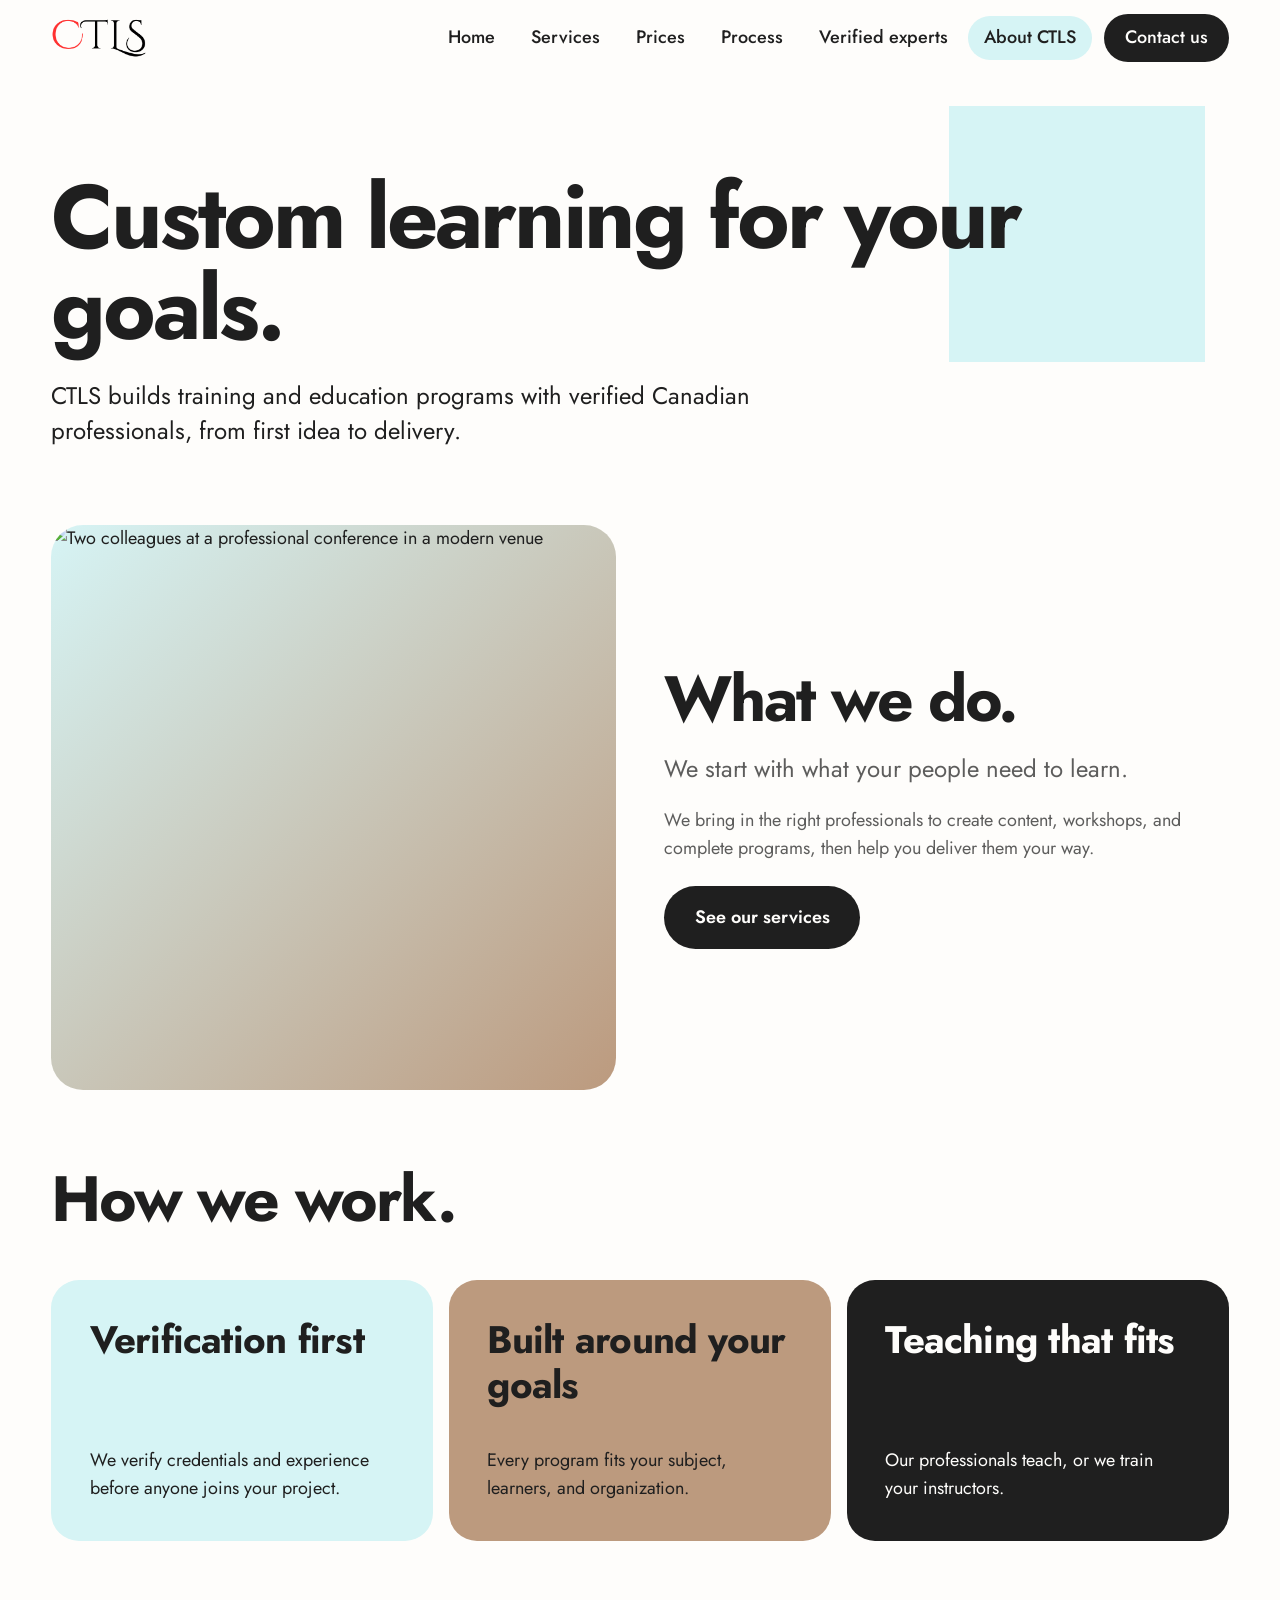
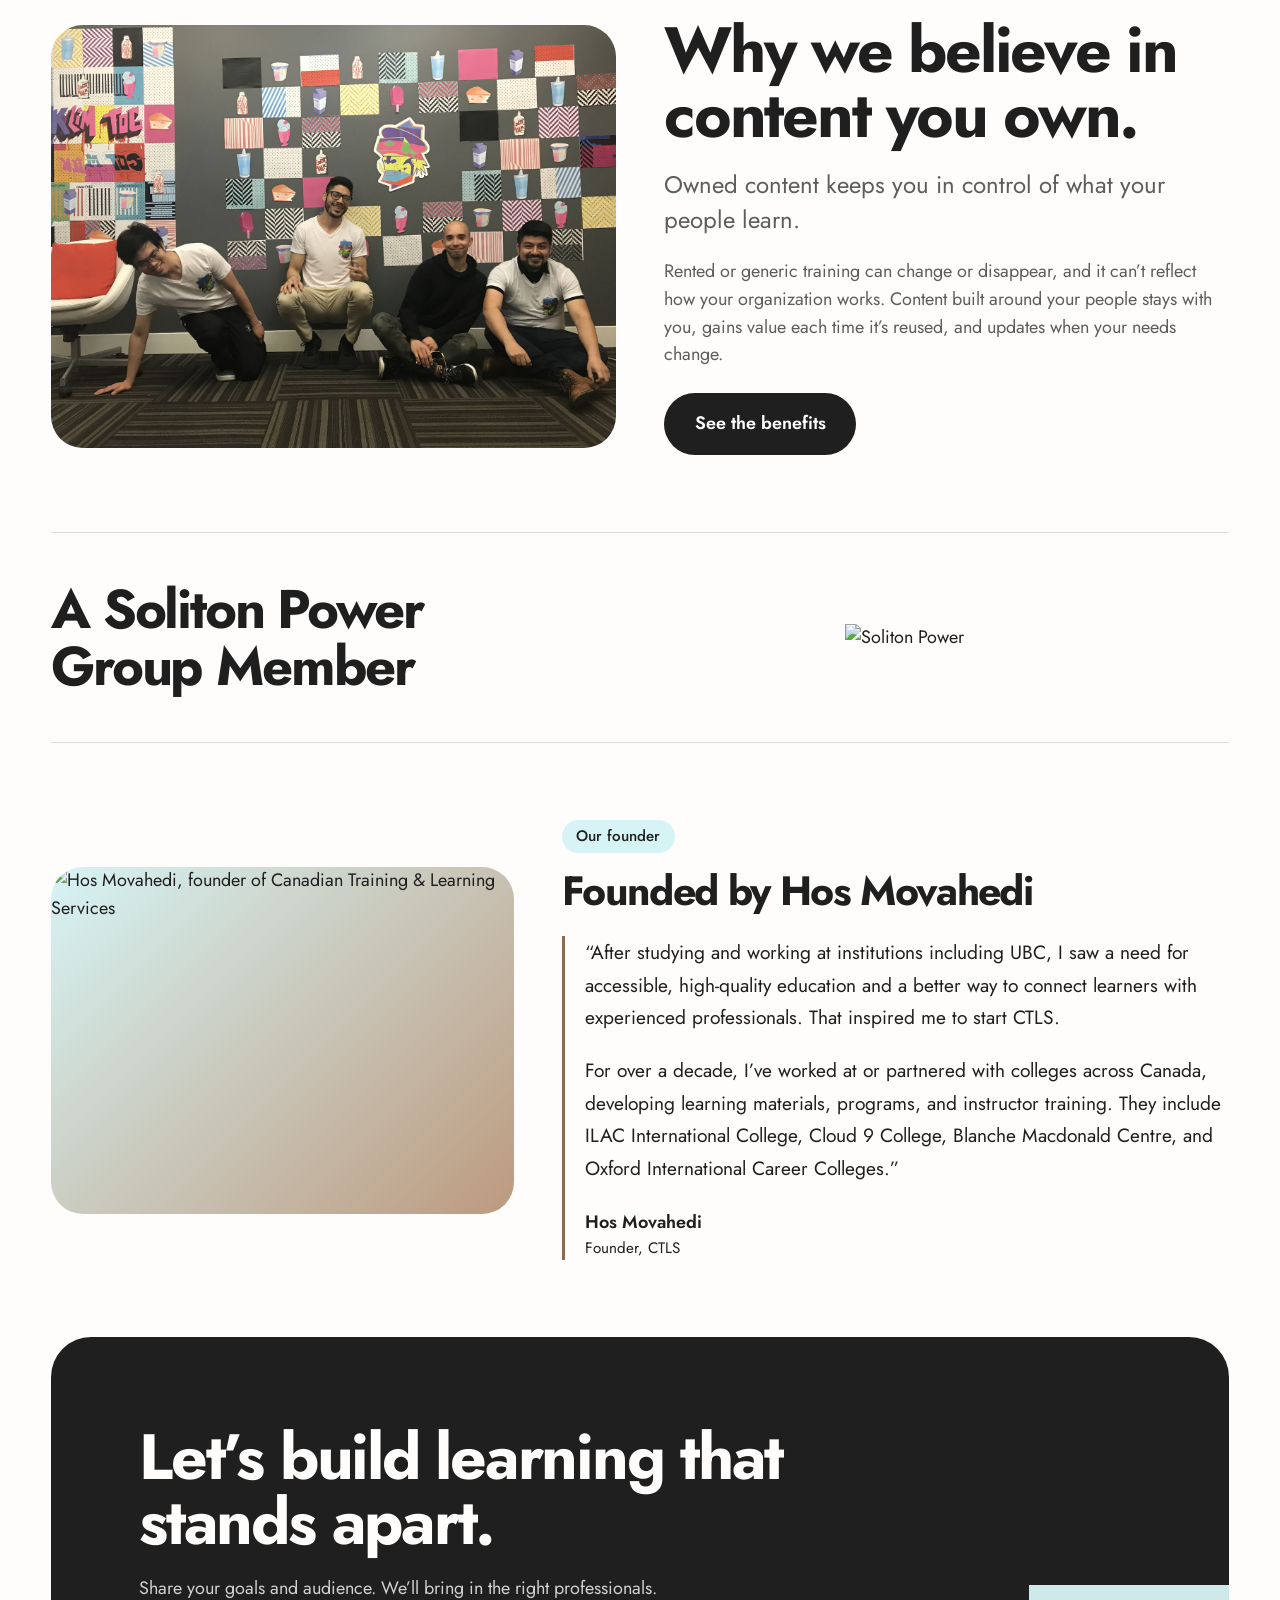
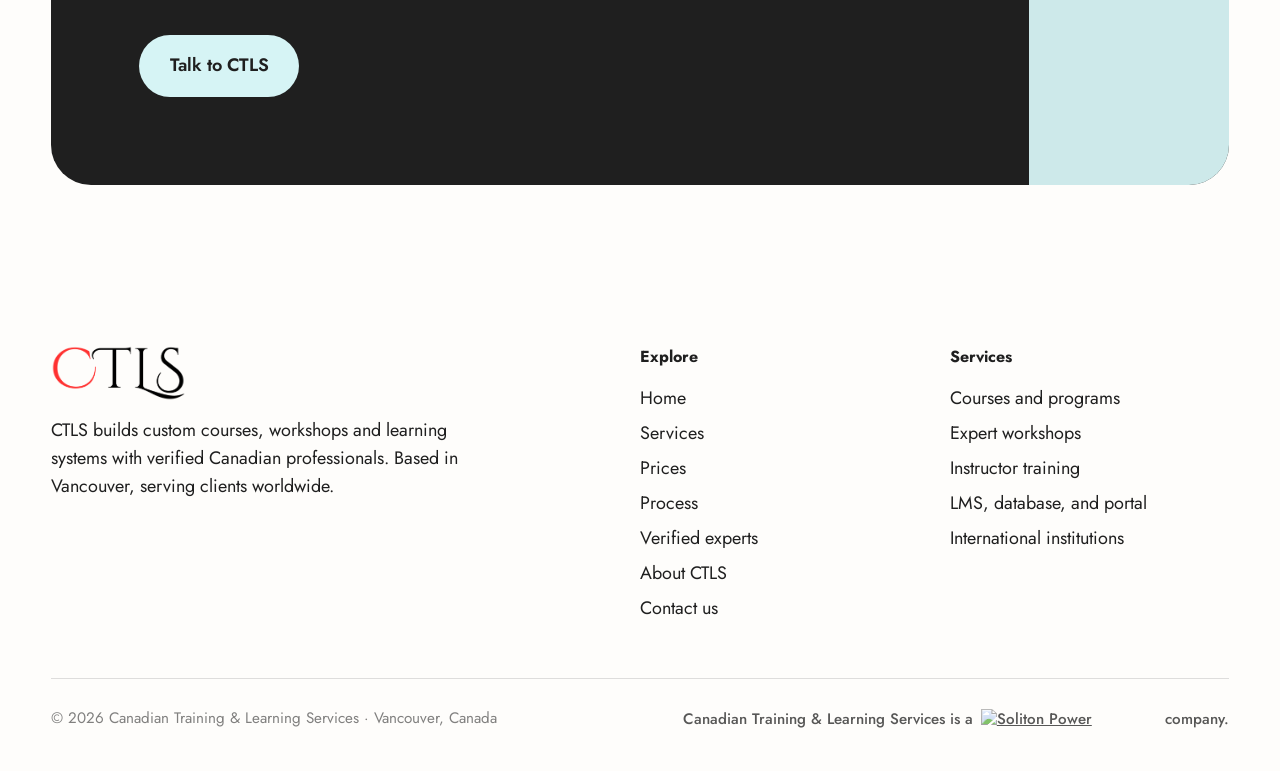
==== commit 19f648b0: "Add files via upload" ====
--- a/about.html
+++ b/about.html
@@ -4,7 +4,7 @@
 <meta charset="utf-8">
 <meta name="viewport" content="width=device-width, initial-scale=1">
 <title>About | Canadian Training &amp; Learning Services (CTLS)</title>
-<meta name="description" content="CTLS creates custom training and education programs, workshops, and content with professionals whose credentials and experience we verify.">
+<meta name="description" content="CTLS builds custom training and education programs with verified Canadian professionals, from first idea to delivery.">
 <link rel="preconnect" href="https://fonts.googleapis.com">
 <link rel="preconnect" href="https://fonts.gstatic.com" crossorigin>
 <link href="https://fonts.googleapis.com/css2?family=Jost:wght@300;400;500;600;700&display=swap" rel="stylesheet">
@@ -31,17 +31,17 @@
 <main class="about-main">
   <section class="wrap page-head">
     <span class="hero-square" aria-hidden="true"></span>
-    <h1>Learning, made for your goals.</h1>
-    <p class="lede">CTLS creates custom training and education programs with verified professionals, from idea through delivery.</p>
+    <h1>Custom learning for your goals.</h1>
+    <p class="lede">CTLS builds training and education programs with verified Canadian professionals, from first idea to delivery.</p>
   </section>
 
   <section class="wrap section">
     <div class="split">
       <div class="media"><img decoding="async" src="https://hebbkx1anhila5yf.public.blob.vercel-storage.com/IMG_6962-Av2VpwYFwsfZtHoBszinQ74Y7U5t3x.jpeg" alt="Two colleagues at a professional conference in a modern venue" loading="lazy"></div>
       <div class="copy">
-        <h2>Made for your learners. Built with verified professionals.</h2>
-        <p class="lede muted">We start with what people need to learn, then tailor each program to their subject, audience, and goals.</p>
-        <p class="muted">We bring the right professionals into the process to create original content, workshops, and complete programs. Then we help you deliver them in the way that works best for your team.</p>
+        <h2>What we do.</h2>
+        <p class="lede muted">We start with what your people need to learn.</p>
+        <p class="muted">We bring in the right professionals to create content, workshops, and complete programs, then help you deliver them your way.</p>
         <div class="actions about-action"><a class="btn btn-dark" href="services.html">See our services</a></div>
       </div>
     </div>
@@ -50,9 +50,9 @@
   <section class="wrap about-section">
     <h2>How we work.</h2>
     <div class="values">
-      <div class="tile v1"><h3>Verification first</h3><p>We verify professional credentials and experience relevant to the work.</p></div>
-      <div class="tile v2"><h3>Built around your goals</h3><p>Programs are shaped for your subject, learners, and organization.</p></div>
-      <div class="tile v3"><h3>Teaching that fits</h3><p>Choose a CTLS professional to teach or have us prepare your instructors.</p></div>
+      <div class="tile v1"><h3>Verification first</h3><p>We verify credentials and experience before anyone joins your project.</p></div>
+      <div class="tile v2"><h3>Built around your goals</h3><p>Every program fits your subject, learners, and organization.</p></div>
+      <div class="tile v3"><h3>Teaching that fits</h3><p>Our professionals teach, or we train your instructors.</p></div>
     </div>
   </section>
 
@@ -60,8 +60,8 @@
     <div class="split split-rev">
       <div class="copy">
         <h2>Why we believe in content you own.</h2>
-        <p class="lede muted">Organizations that own their learning content stay in control of what their people learn.</p>
-        <p class="muted">Rented or generic training is convenient, but it can’t capture how your organization really works, and it can change or disappear. Content built around your people, standards, and goals stays with you, grows more valuable every time it’s reused, and can be updated whenever your needs change. That is the kind of learning CTLS helps you build.</p>
+        <p class="lede muted">Owned content keeps you in control of what your people learn.</p>
+        <p class="muted">Rented or generic training can change or disappear, and it can’t reflect how your organization works. Content built around your people stays with you, gains value each time it’s reused, and updates when your needs change.</p>
         <div class="actions about-action"><a class="btn btn-dark" href="services.html#ownership">See the benefits</a></div>
       </div>
       <div class="media"><img decoding="async" src="images/team-at-work.jpg" alt="Colleagues gathered in front of a colorful collaborative artwork" loading="lazy"></div>
@@ -82,8 +82,8 @@
         <span class="tag">Our founder</span>
         <h2>Founded by Hos Movahedi</h2>
         <blockquote class="founder-quote">
-          <p>“After studying at and working with multiple educational institutions, including prestigious institutions such as UBC, I saw a need for accessible, high-quality education and a better way to connect learners with experienced professionals. That insight inspired me to start CTLS.</p>
-          <p>For over a decade, I’ve worked at or partnered with colleges across Canada, developing learning materials, programs, and instructor training. My work includes ILAC International College, Cloud 9 College, Blanche Macdonald Centre, and Oxford International Career Colleges.”</p>
+          <p>“After studying and working at institutions including UBC, I saw a need for accessible, high-quality education and a better way to connect learners with experienced professionals. That inspired me to start CTLS.</p>
+          <p>For over a decade, I’ve worked at or partnered with colleges across Canada, developing learning materials, programs, and instructor training. They include ILAC International College, Cloud 9 College, Blanche Macdonald Centre, and Oxford International Career Colleges.”</p>
           <footer>Hos Movahedi <span>Founder, CTLS</span></footer>
         </blockquote>
       </div>
@@ -92,8 +92,8 @@
 
   <section class="wrap">
     <div class="cta">
-      <h2>Let’s create learning that stands apart.</h2>
-      <p>Share your idea, audience, and goals. We’ll help build a program with professionals who know your field.</p>
+      <h2>Let’s build learning that stands apart.</h2>
+      <p>Share your goals and audience. We’ll bring in the right professionals.</p>
       <div class="actions"><a class="btn btn-mist" href="contact.html">Talk to CTLS</a></div>
     </div>
   </section>
@@ -104,7 +104,7 @@
     <div class="foot">
       <div>
         <a class="brand" href="index.html" aria-label="Canadian Training &amp; Learning Services home"><img src="ctls-logo.png" alt="Canadian Training &amp; Learning Services (CTLS)"></a>
-        <p>Canadian Training &amp; Learning Services (CTLS) creates custom programs, workshops, and learning content with verified professionals. Based in Vancouver, Canada, we provide services worldwide.</p>
+        <p>CTLS builds custom courses, workshops and learning systems with verified Canadian professionals. Based in Vancouver, serving clients worldwide.</p>
       </div>
       <div>
         <h4>Explore</h4>
@@ -112,7 +112,7 @@
       </div>
       <div>
         <h4>Services</h4>
-        <ul><li><a href="services.html#content">Custom programs</a></li><li><a href="services.html#platforms">LMS and platforms</a></li><li><a href="services.html#delivery">Teaching options</a></li><li><a href="services.html#trainers">Train your instructors</a></li><li><a href="services.html#workshops">Expert workshops</a></li></ul>
+        <ul><li><a href="services.html#content">Courses and programs</a></li><li><a href="services.html#workshops">Expert workshops</a></li><li><a href="services.html#trainers">Instructor training</a></li><li><a href="services.html#platforms">LMS, database, and portal</a></li><li><a href="services.html#institutions">International institutions</a></li></ul>
       </div>
     </div>
     <div class="legal">
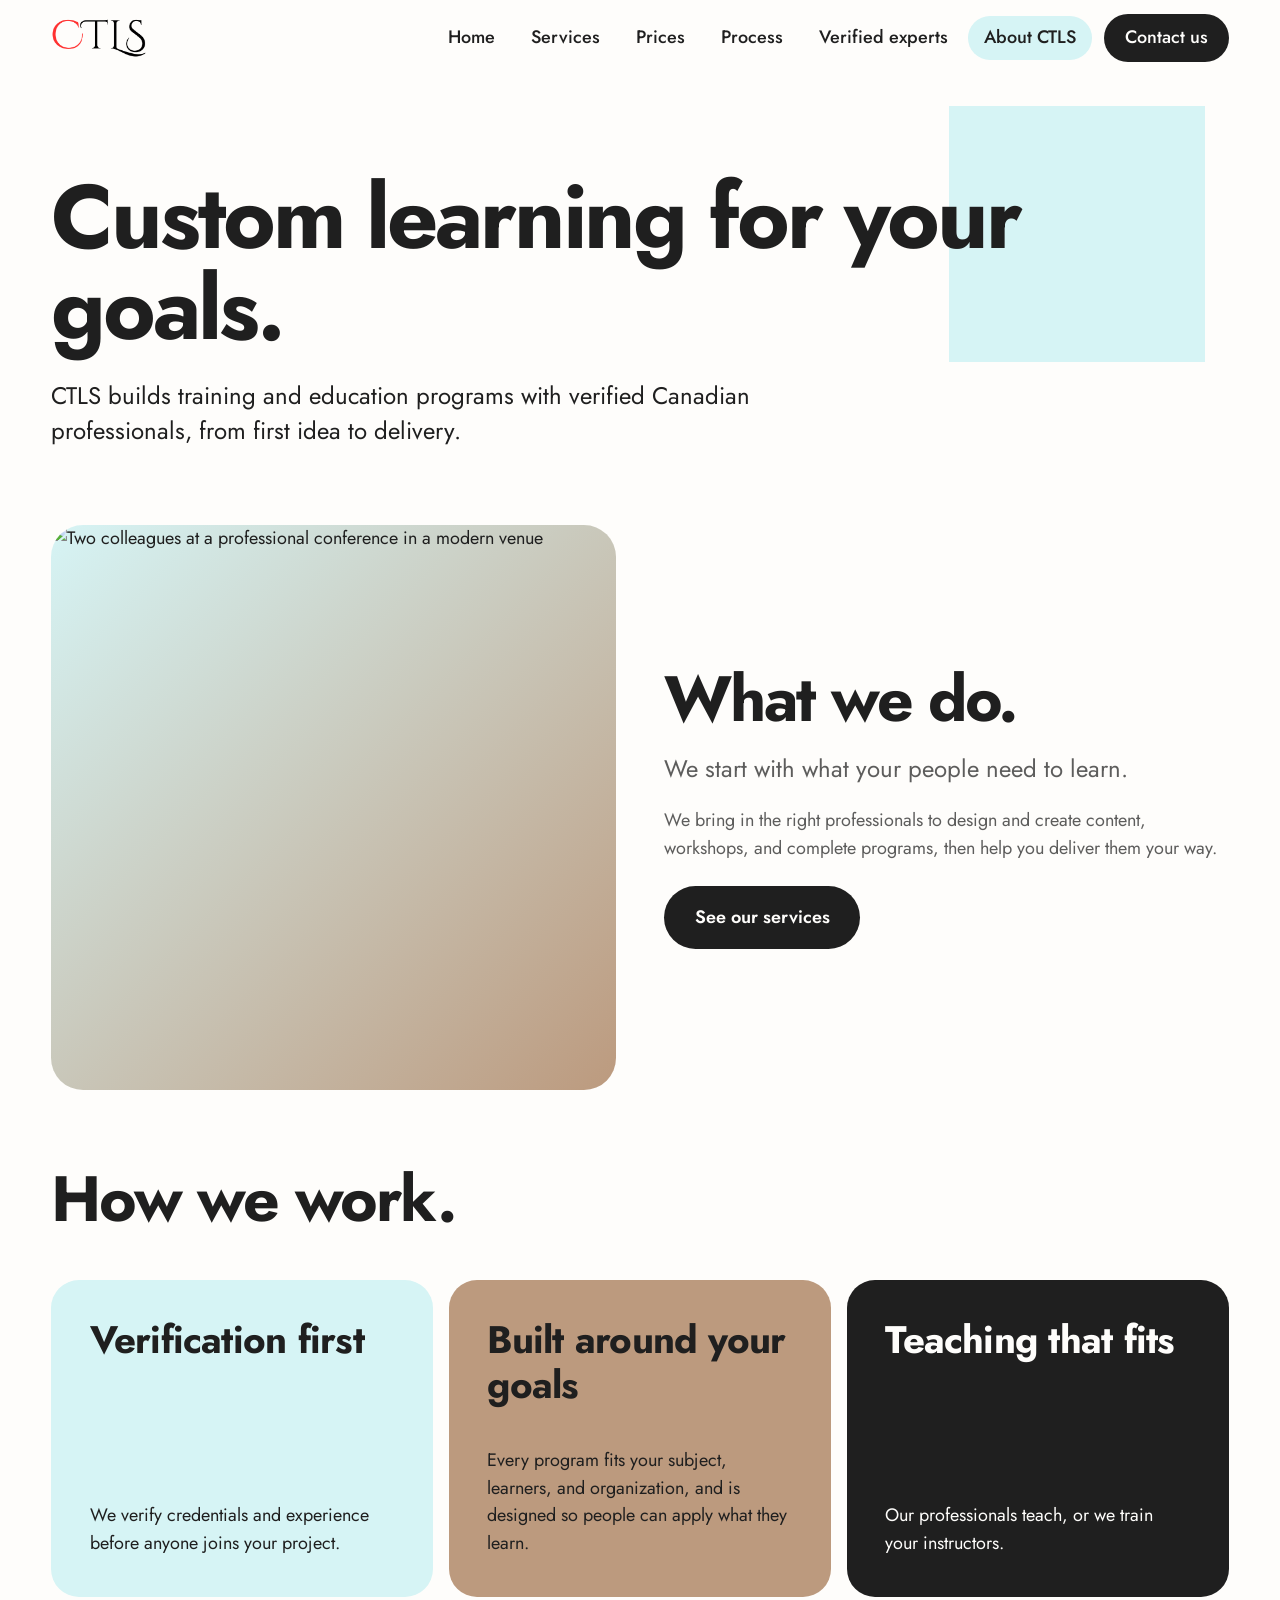
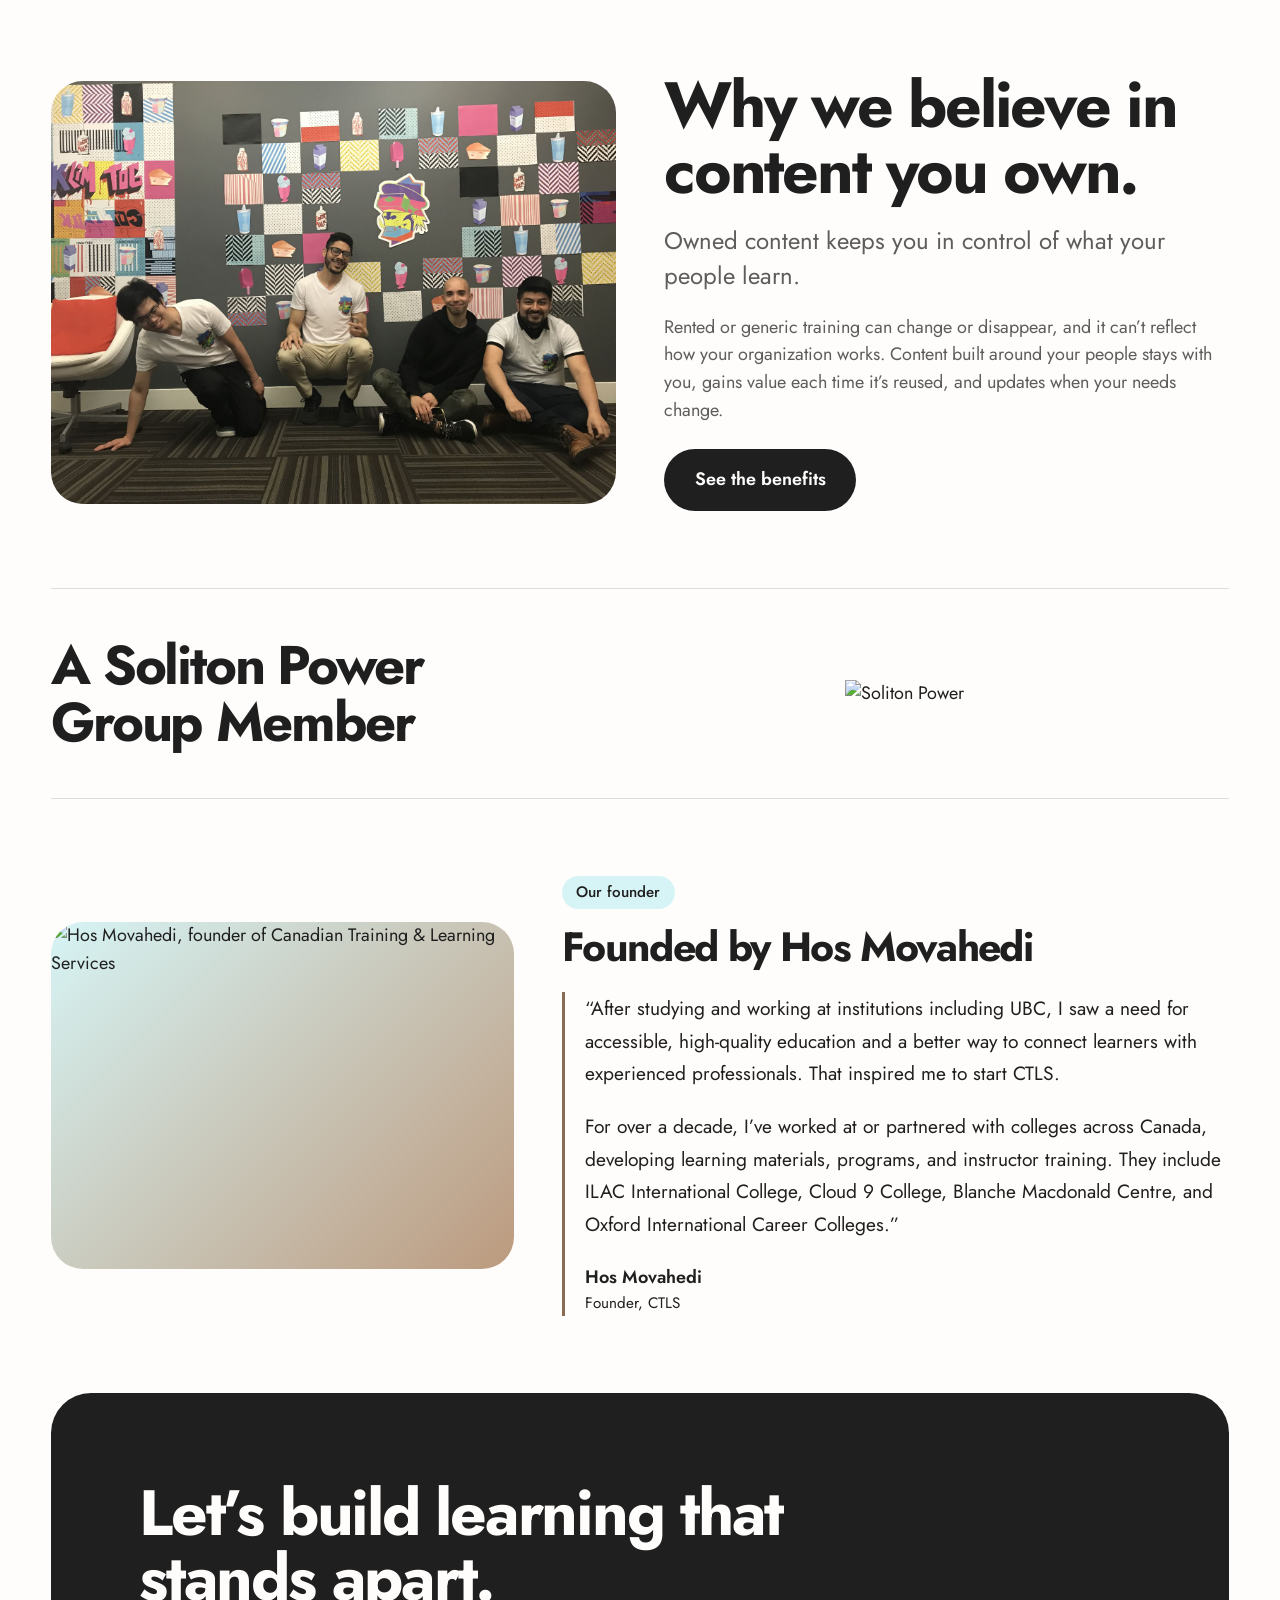
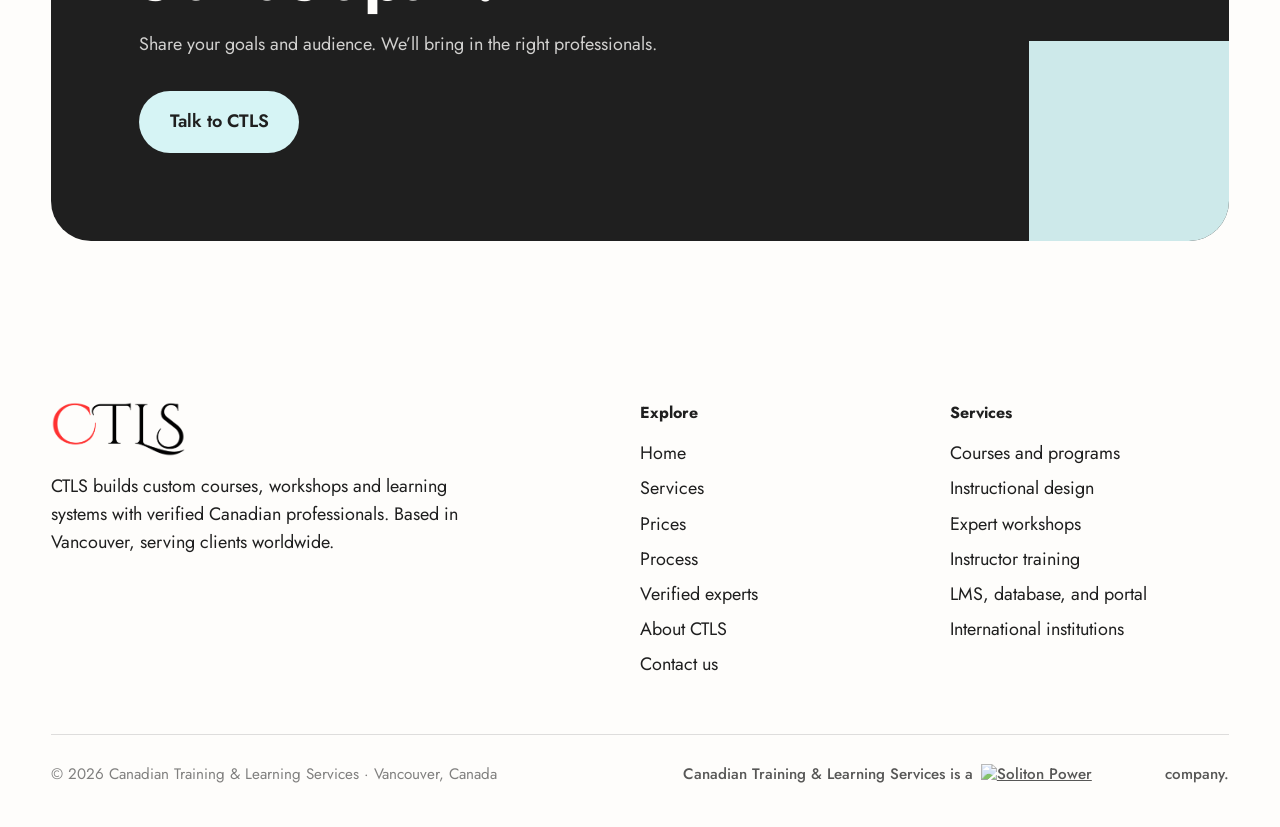
==== commit 7afd01a3: "Add files via upload" ====
--- a/about.html
+++ b/about.html
@@ -9,7 +9,11 @@
 <link rel="preconnect" href="https://fonts.gstatic.com" crossorigin>
 <link href="https://fonts.googleapis.com/css2?family=Jost:wght@300;400;500;600;700&display=swap" rel="stylesheet">
 <link rel="stylesheet" href="styles.css">
-</head>
+ <script>
+  window.va = window.va || function () { (window.vaq = window.vaq || []).push(arguments); };
+ </script>
+ <script defer src="/_vercel/insights/script.js"></script>
+ </head>
 <body>
 
 <header class="site-header">
@@ -41,7 +45,7 @@
       <div class="copy">
         <h2>What we do.</h2>
         <p class="lede muted">We start with what your people need to learn.</p>
-        <p class="muted">We bring in the right professionals to create content, workshops, and complete programs, then help you deliver them your way.</p>
+        <p class="muted">We bring in the right professionals to design and create content, workshops, and complete programs, then help you deliver them your way.</p>
         <div class="actions about-action"><a class="btn btn-dark" href="services.html">See our services</a></div>
       </div>
     </div>
@@ -51,7 +55,7 @@
     <h2>How we work.</h2>
     <div class="values">
       <div class="tile v1"><h3>Verification first</h3><p>We verify credentials and experience before anyone joins your project.</p></div>
-      <div class="tile v2"><h3>Built around your goals</h3><p>Every program fits your subject, learners, and organization.</p></div>
+      <div class="tile v2"><h3>Built around your goals</h3><p>Every program fits your subject, learners, and organization, and is designed so people can apply what they learn.</p></div>
       <div class="tile v3"><h3>Teaching that fits</h3><p>Our professionals teach, or we train your instructors.</p></div>
     </div>
   </section>
@@ -112,7 +116,7 @@
       </div>
       <div>
         <h4>Services</h4>
-        <ul><li><a href="services.html#content">Courses and programs</a></li><li><a href="services.html#workshops">Expert workshops</a></li><li><a href="services.html#trainers">Instructor training</a></li><li><a href="services.html#platforms">LMS, database, and portal</a></li><li><a href="services.html#institutions">International institutions</a></li></ul>
+        <ul><li><a href="services.html#content">Courses and programs</a></li><li><a href="services.html#design">Instructional design</a></li><li><a href="services.html#workshops">Expert workshops</a></li><li><a href="services.html#trainers">Instructor training</a></li><li><a href="services.html#platforms">LMS, database, and portal</a></li><li><a href="services.html#institutions">International institutions</a></li></ul>
       </div>
     </div>
     <div class="legal">
--- a/styles.css
+++ b/styles.css
@@ -401,3 +401,15 @@
   .process-step{flex-wrap:wrap;gap:.55rem;margin-bottom:.9rem;font-size:.88rem}
   .process-cta-section{padding-block:2rem 3rem}
 }
+
+.services-grid{display:grid;grid-template-columns:repeat(6,minmax(0,1fr));align-items:stretch;gap:1.25rem;margin-bottom:clamp(2.5rem,6vw,4.5rem)}
+.services-grid .co{grid-column:span 2;display:flex;flex-direction:column;align-items:stretch;gap:0;padding:0;border:1px solid var(--line);border-radius:28px;overflow:hidden;background:#fff;scroll-margin-top:100px}
+.services-grid .co .media{width:100%;aspect-ratio:4/3;border-radius:0;flex:none}
+.services-grid .co .co-body{width:100%;flex:1;padding:clamp(1.25rem,2.2vw,2rem)}
+.services-grid .co-body h2{font-size:clamp(1.5rem,2vw,2.1rem);line-height:1.1}
+.services-grid .co-body p{margin:.75rem 0 1rem}
+.services-grid .co-body li{padding:.6rem 0;font-size:1rem}
+.services-grid .lms-co .lms-artwork{aspect-ratio:4/3;background:#ffe0c4}
+.services-grid .lms-co .lms-artwork img{object-fit:contain}
+@media(max-width:1000px){.services-grid{grid-template-columns:repeat(2,minmax(0,1fr))}.services-grid .co{grid-column:span 1}.services-grid .co .media,.services-grid .lms-co .lms-artwork{aspect-ratio:16/10}}
+@media(max-width:760px){.services-grid{grid-template-columns:1fr;gap:1rem}.services-grid .co,.services-grid .co:last-child{grid-column:auto;border-radius:24px}.services-grid .co .co-body{padding:1.35rem}.services-grid .co-body h2{font-size:clamp(1.8rem,6vw,2.3rem)}}
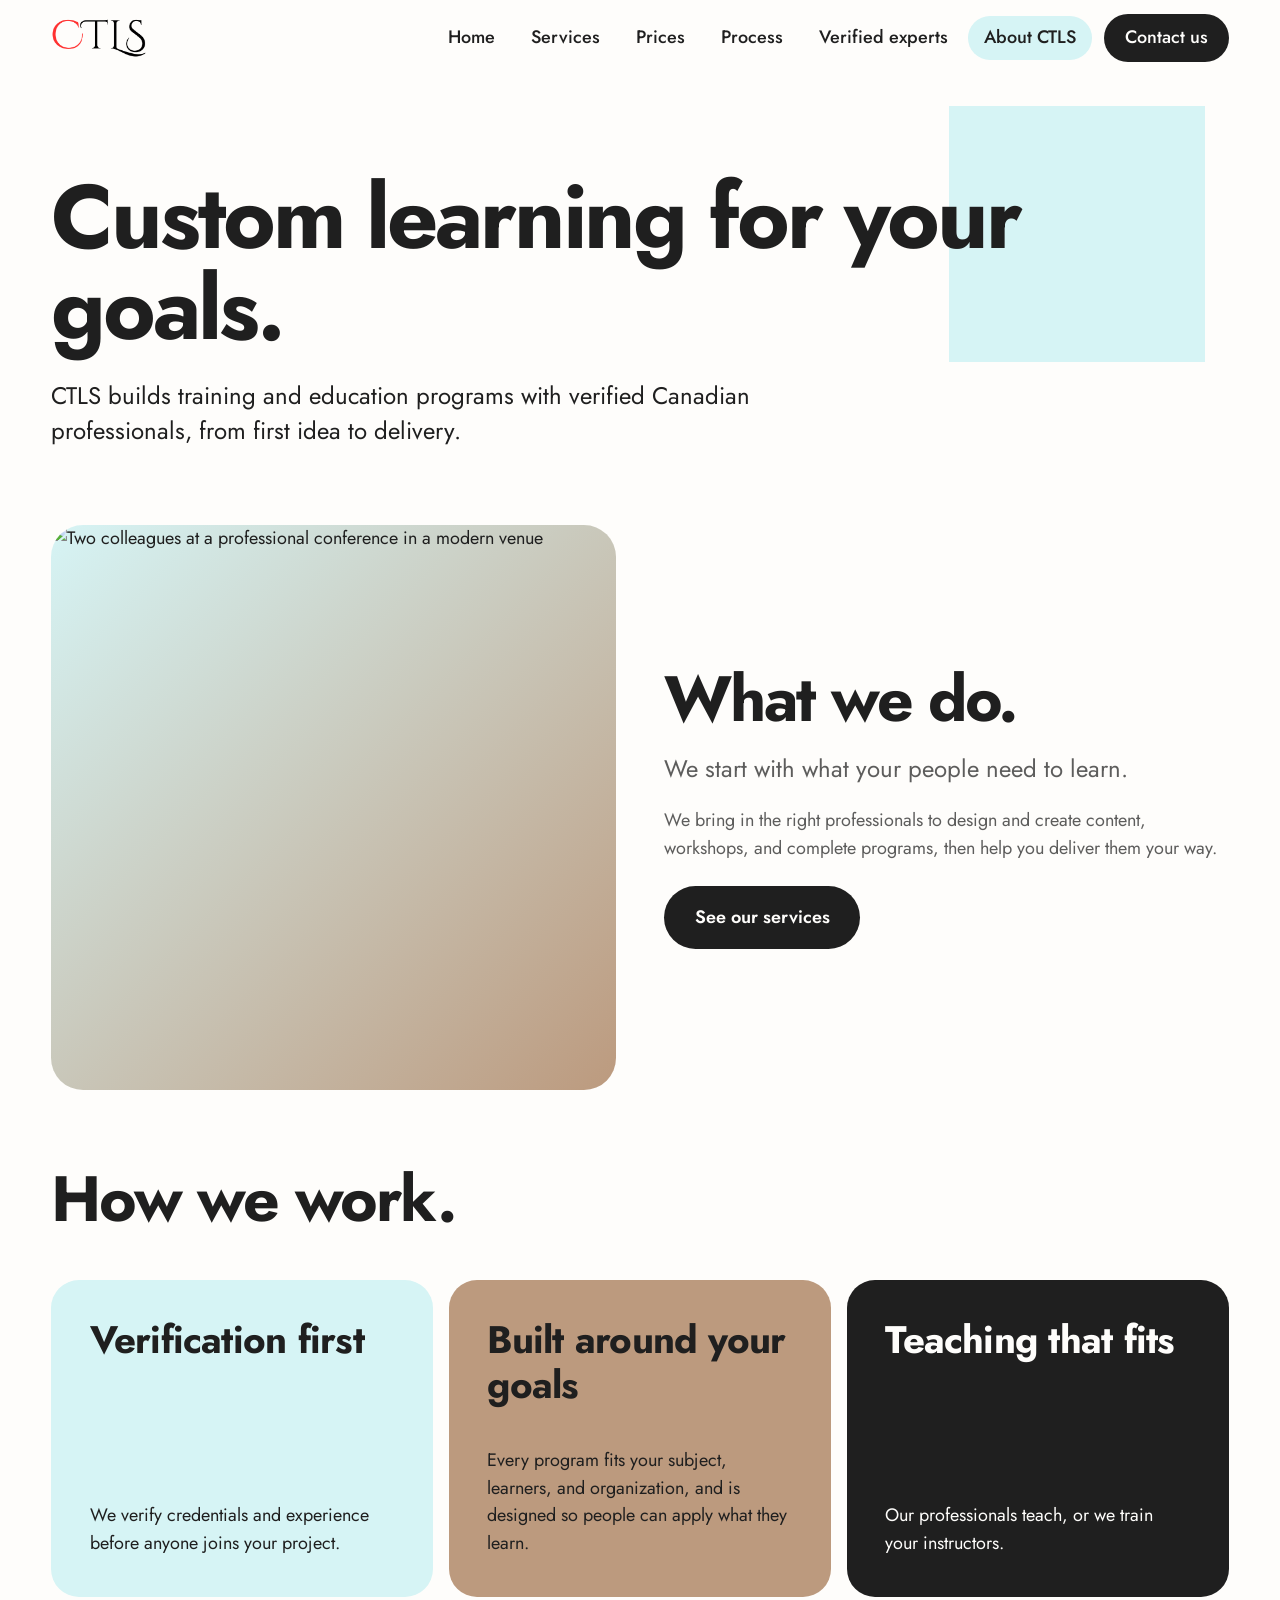
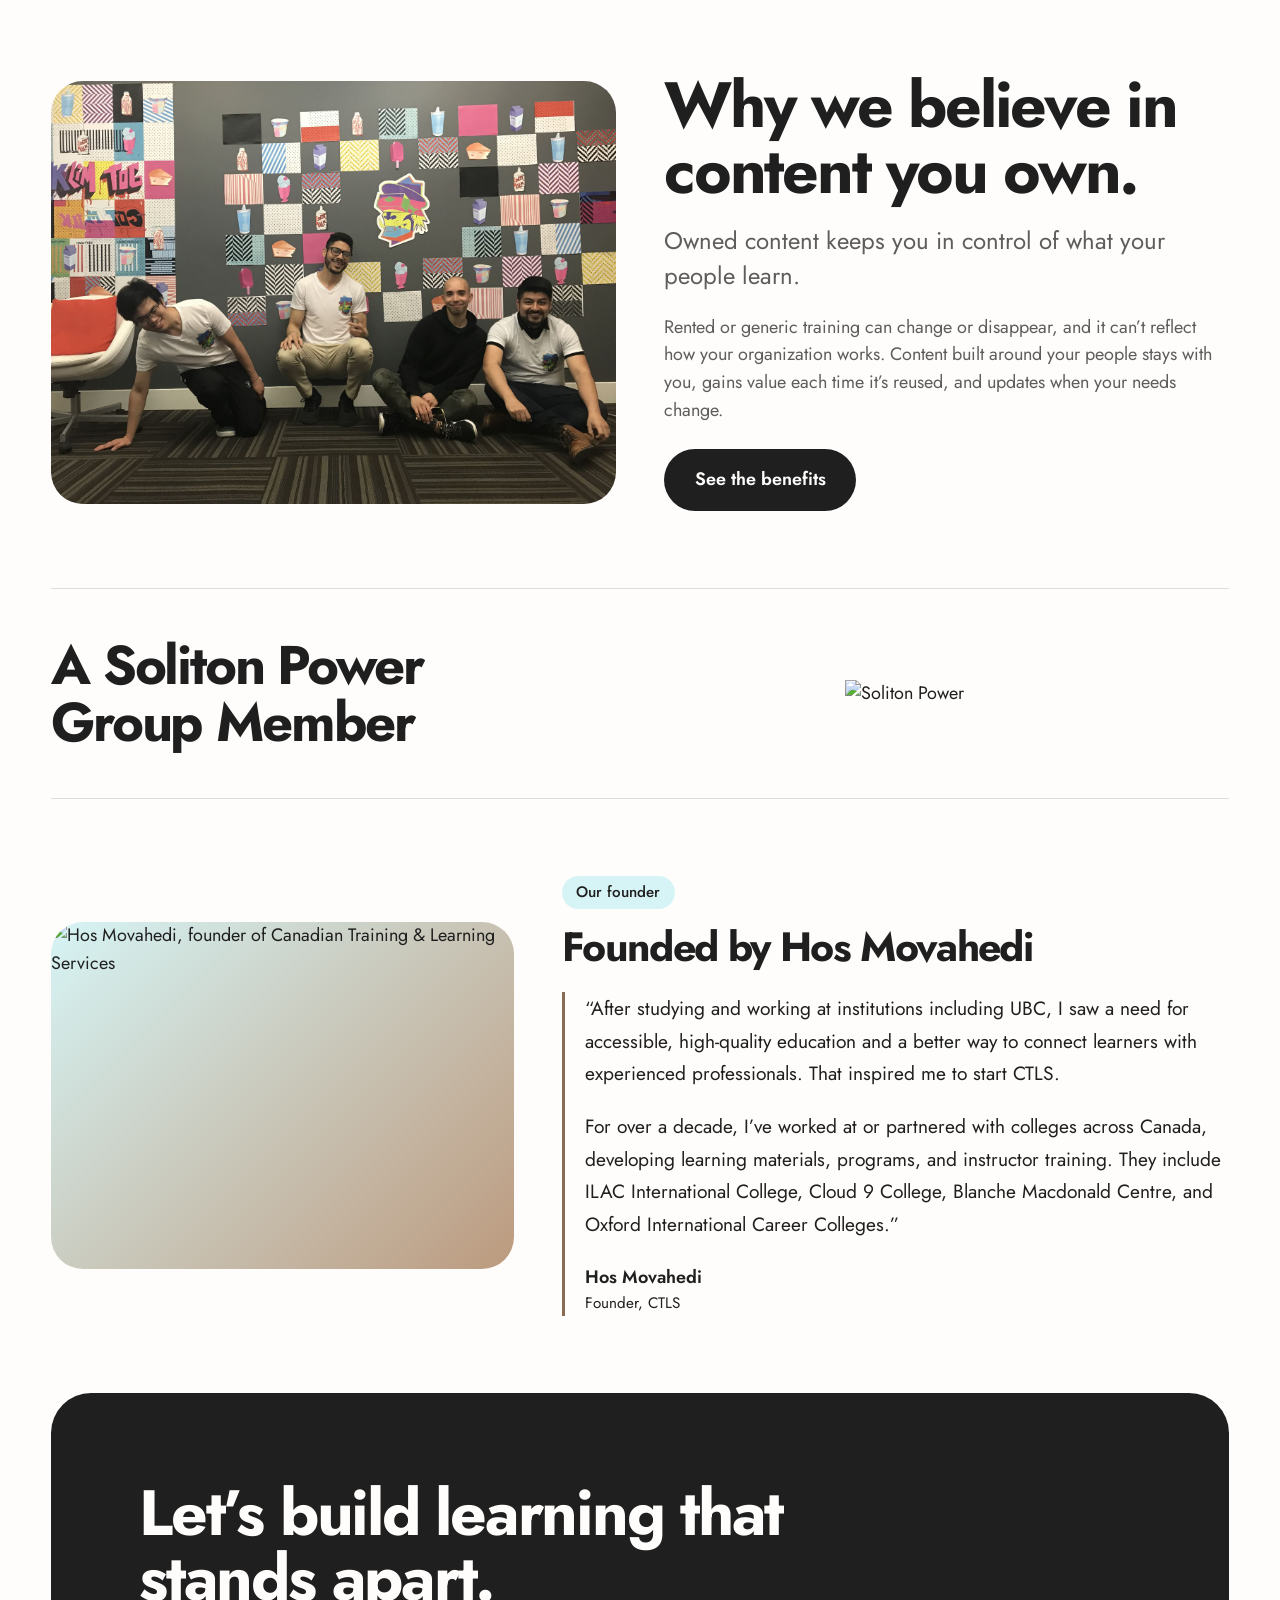
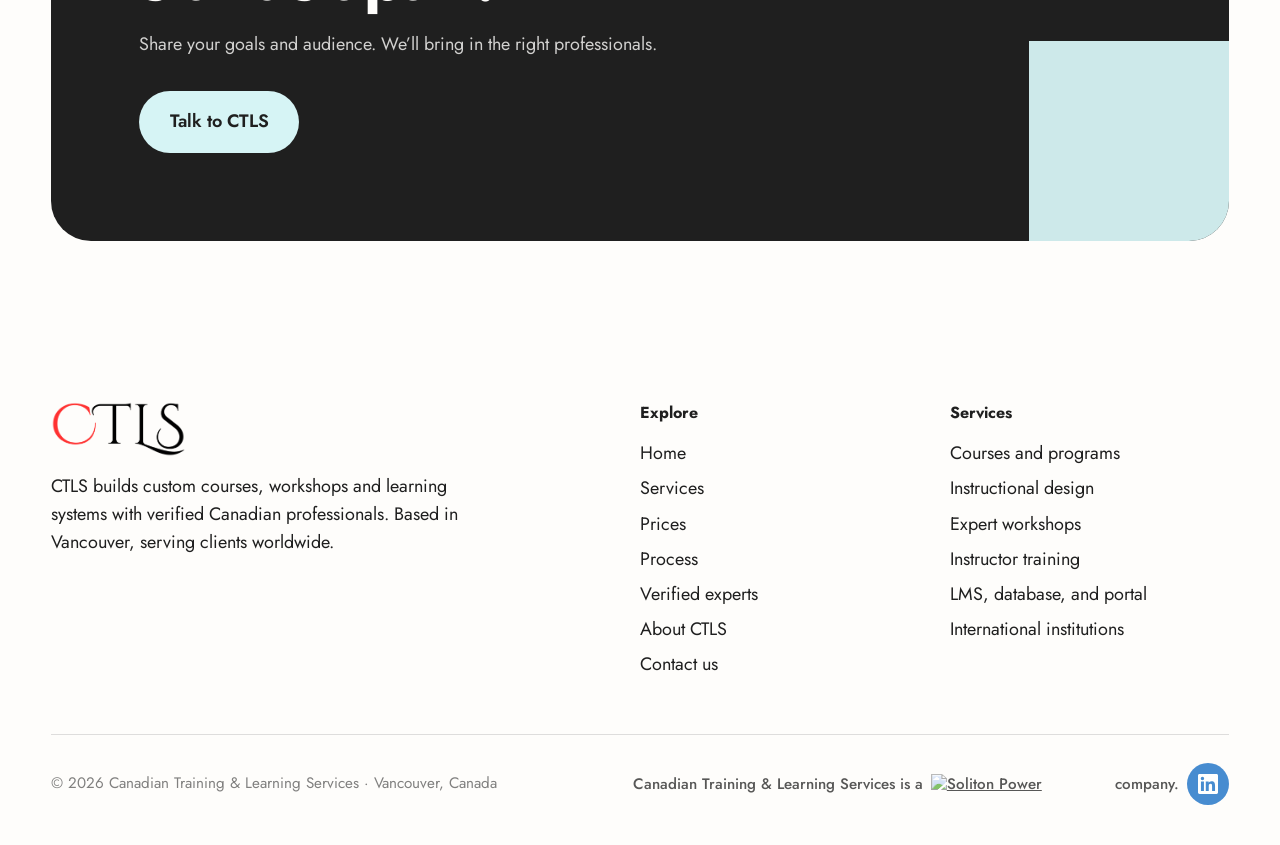
==== commit c2b107ff: "Add LinkedIn link to CTLS footers" ====
--- a/about.html
+++ b/about.html
@@ -5,6 +5,16 @@
 <meta name="viewport" content="width=device-width, initial-scale=1">
 <title>About | Canadian Training &amp; Learning Services (CTLS)</title>
 <meta name="description" content="CTLS builds custom training and education programs with verified Canadian professionals, from first idea to delivery.">
+<link rel="canonical" href="https://ctlservices.ca/about.html">
+<meta property="og:type" content="website">
+<meta property="og:site_name" content="Canadian Training &amp; Learning Services">
+<meta property="og:title" content="About CTLS | Canadian Training &amp; Learning Services">
+<meta property="og:description" content="Meet CTLS and learn how we build custom training and education programs with verified Canadian professionals.">
+<meta property="og:url" content="https://ctlservices.ca/about.html">
+<meta property="og:image" content="https://ctlservices.ca/ctls-logo.png">
+<meta name="twitter:card" content="summary">
+<meta name="twitter:title" content="About CTLS | Canadian Training &amp; Learning Services">
+<meta name="twitter:description" content="Meet CTLS and learn how we build custom training and education programs with verified Canadian professionals.">
 <link rel="preconnect" href="https://fonts.googleapis.com">
 <link rel="preconnect" href="https://fonts.gstatic.com" crossorigin>
 <link href="https://fonts.googleapis.com/css2?family=Jost:wght@300;400;500;600;700&display=swap" rel="stylesheet">
@@ -121,7 +131,10 @@
     </div>
     <div class="legal">
       <span class="legal-note">© 2026 Canadian Training &amp; Learning Services · Vancouver, Canada</span>
-      <p class="company-affiliation"><span>Canadian Training &amp; Learning Services is a</span><a href="https://solitonpower.com" aria-label="Soliton Power Group website"><img decoding="async" src="https://hebbkx1anhila5yf.public.blob.vercel-storage.com/Screenshot%202026-11-11%20at%2020.25.13-Gsnnw4uf6jiEBRduw0GfH2v3eYEwBv.png" alt="Soliton Power"></a><span>company.</span></p>
+      <p class="company-affiliation"><span>Canadian Training &amp; Learning Services is a</span><a href="https://solitonpower.com" aria-label="Soliton Power Group website"><img decoding="async" src="https://hebbkx1anhila5yf.public.blob.vercel-storage.com/Screenshot%202026-11-11%20at%2020.25.13-Gsnnw4uf6jiEBRduw0GfH2v3eYEwBv.png" alt="Soliton Power"></a><span>company.</span>
+      <a class="social-linkedin" href="https://www.linkedin.com/company/canadiantraininglearning/posts/?viewAsMember=true" target="_blank" rel="noopener noreferrer" aria-label="Visit CTLS on LinkedIn">
+        <svg aria-hidden="true" viewBox="0 0 24 24" focusable="false"><path d="M20.447 20.452h-3.554v-5.569c0-1.328-.027-3.037-1.852-3.037-1.853 0-2.136 1.445-2.136 2.939v5.667H9.35V9h3.414v1.561h.049c.476-.9 1.637-1.85 3.37-1.85 3.601 0 4.267 2.37 4.267 5.455v6.286zM5.337 7.433a2.062 2.062 0 1 1 0-4.124 2.062 2.062 0 0 1 0 4.124zM3.555 9h3.564v11.452H3.555V9zM22.225 0H1.771C.792 0 0 .774 0 1.729v20.542C0 23.227.792 24 1.771 24h20.451C23.2 24 24 23.227 24 22.271V1.729C24 .774 23.2 0 22.222 0h.003z"/></svg>
+      </a></p>
     </div>
   </div>
 </footer>
--- a/styles.css
+++ b/styles.css
@@ -299,6 +299,9 @@
 .company-affiliation{display:flex;flex-wrap:wrap;align-items:center;justify-content:flex-end;gap:.5rem;margin:0;color:var(--ink);font-size:.95rem;font-weight:500;line-height:1.35;opacity:1}
 .company-affiliation a{display:inline-flex;align-items:center;flex:0 0 auto}
 .company-affiliation img{display:block;width:clamp(130px,15vw,176px);height:auto}
+.social-linkedin{display:inline-flex;width:42px;height:42px;flex:0 0 42px;align-items:center;justify-content:center;border-radius:50%;background:#0a66c2;color:#fff;opacity:1;transition:background .2s,transform .2s var(--ease)}
+.social-linkedin:hover{background:#004182;transform:translateY(-2px)}
+.social-linkedin svg{width:20px;height:20px;fill:currentColor}
 .checks li{padding:.7rem 0;border-top:1px solid var(--line);font-weight:500}
 .checks li:last-child{border-bottom:1px solid var(--line)}
 .sec-head{max-width:30em}
@@ -413,3 +416,95 @@
 .services-grid .lms-co .lms-artwork img{object-fit:contain}
 @media(max-width:1000px){.services-grid{grid-template-columns:repeat(2,minmax(0,1fr))}.services-grid .co{grid-column:span 1}.services-grid .co .media,.services-grid .lms-co .lms-artwork{aspect-ratio:16/10}}
 @media(max-width:760px){.services-grid{grid-template-columns:1fr;gap:1rem}.services-grid .co,.services-grid .co:last-child{grid-column:auto;border-radius:24px}.services-grid .co .co-body{padding:1.35rem}.services-grid .co-body h2{font-size:clamp(1.8rem,6vw,2.3rem)}}
+
+/* ---------- Motion: hero ---------- */
+.typed{position:relative;z-index:1;margin-top:1.4rem;font-size:clamp(1.2rem,2.3vw,1.7rem);font-weight:600;letter-spacing:-.02em;min-height:1.4em;animation:rise .9s .22s var(--ease) both}
+.typed-text{color:#b42318}
+.caret{display:inline-block;width:2px;height:1.05em;margin-left:3px;background:var(--ink);vertical-align:-.15em;animation:blink 1s steps(1) infinite}
+@keyframes blink{50%{opacity:0}}
+.typed + .lede{margin-top:1rem!important}
+.hero-square{animation:square-in 1s var(--ease) both,drift 11s 1s ease-in-out infinite alternate}
+@keyframes drift{to{transform:translate(-14px,16px) rotate(2deg)}}
+.banner img{animation:kb 16s var(--ease) both}
+@keyframes kb{from{transform:scale(1.12)}to{transform:scale(1)}}
+.banner .chips a{animation:chip-in .6s var(--ease) both;animation-delay:calc(.7s + var(--i,0)*80ms)}
+.banner .chips a:nth-child(2){--i:1}.banner .chips a:nth-child(3){--i:2}.banner .chips a:nth-child(4){--i:3}.banner .chips a:nth-child(5){--i:4}.banner .chips a:nth-child(6){--i:5}
+@keyframes chip-in{from{opacity:0;transform:translateY(16px)}}
+.panel .media img{animation:zoomin 1.4s var(--ease) both}
+@keyframes zoomin{from{transform:scale(1.08)}}
+.tab{transition:background .25s,color .25s,transform .25s var(--ease)}.tab:hover{transform:translateX(5px)}
+.tile{transition:transform .35s var(--ease),box-shadow .35s var(--ease)}
+.tile:hover{transform:translateY(-6px);box-shadow:0 26px 44px -30px rgba(31,31,31,.55)}
+.pills span{transition:transform .25s var(--ease),background .25s}.pills span:hover{transform:translateY(-3px);background:var(--sand)}
+.progress{position:fixed;top:0;left:0;height:3px;width:100%;background:#b42318;transform:scaleX(0);transform-origin:left;z-index:40;pointer-events:none}
+
+/* ---------- Motion: scroll reveals (only when JS adds .js) ---------- */
+.js .rv:not(.in){opacity:0;transform:translateY(28px)}
+.js .rv.in{animation:reveal .85s var(--ease) calc(var(--d,0)*85ms) backwards}
+@keyframes reveal{from{opacity:0;transform:translateY(28px)}}
+.js .sw .w{display:inline-block;overflow:hidden;vertical-align:top;padding-bottom:.12em;margin-bottom:-.12em}
+.js .sw .w>span{display:inline-block;transform:translateY(112%);transition:transform .85s var(--ease);transition-delay:calc(var(--i)*55ms)}
+.js .sw.in .w>span{transform:none}
+.step{position:relative;border-top-color:var(--line)}
+.step::before{content:"";position:absolute;left:0;right:0;top:-2px;height:2px;background:var(--ink);transform-origin:left;transform:scaleX(0);transition:transform 1.1s var(--ease) calc(var(--d,0)*85ms + .15s)}
+.step.in::before,html:not(.js) .step::before{transform:none}
+.cta::after{animation:drift 9s ease-in-out infinite alternate}
+
+/* ---------- LMS demo ---------- */
+.lms-wrap{display:grid;grid-template-columns:minmax(0,5fr) minmax(0,7fr);gap:clamp(1.5rem,4vw,3.5rem);align-items:center}
+.lms-copy h2{font-size:clamp(2rem,4vw,3.4rem);margin-top:.25rem}
+.lms-copy .lede{margin:1.1rem 0 1.25rem}
+.lms-fig figcaption{margin-top:.9rem;font-size:.9rem;color:rgba(31,31,31,.6);text-align:center}
+.lms-win{background:var(--ink);border-radius:28px;padding:10px 10px 10px;box-shadow:0 44px 80px -44px rgba(31,31,31,.7)}
+.lms-chrome{display:flex;align-items:center;gap:7px;padding:6px 10px 10px}
+.lms-chrome i{width:10px;height:10px;border-radius:50%;background:rgba(255,255,255,.25)}
+.lms-chrome i:first-child{background:#e5564b}
+.lms-url{flex:1;margin-left:10px;background:rgba(255,255,255,.1);border-radius:999px;padding:4px 14px;color:var(--mist);font-size:.8rem;white-space:nowrap;overflow:hidden;text-overflow:ellipsis}
+.lms-screen{position:relative;background:var(--paper);border-radius:20px;aspect-ratio:4/3;overflow:hidden}
+.lms-boot{position:absolute;inset:0;z-index:3;display:grid;place-content:center;justify-items:center;gap:1rem;padding:1.5rem;text-align:center;background:radial-gradient(circle at 50% 38%,var(--mist),var(--paper) 72%);transition:opacity .6s,visibility .6s}
+.lms-stage.app .lms-boot{opacity:0;visibility:hidden}
+.boot-logo{height:48px;width:auto;animation:pulse 1.8s ease-in-out infinite}
+@keyframes pulse{50%{transform:scale(1.06);opacity:.85}}
+.boot-title{font-weight:700;font-size:1.15rem;letter-spacing:-.02em}
+.boot-track{width:min(280px,72vw);height:8px;border-radius:99px;background:rgba(31,31,31,.12);overflow:hidden}
+.boot-fill{display:block;height:100%;width:0;background:linear-gradient(90deg,var(--ink),#b42318);border-radius:99px}
+.boot-row{display:flex;justify-content:space-between;gap:1rem;width:min(280px,72vw);font-size:.82rem;color:rgba(31,31,31,.7);font-variant-numeric:tabular-nums}
+.lms-app{position:absolute;inset:0;z-index:1;display:grid;grid-template-columns:150px minmax(0,1fr);opacity:0;transition:opacity .5s}
+.lms-stage.app .lms-app{opacity:1}
+.lms-side{background:var(--mist);padding:14px 10px;display:flex;flex-direction:column;gap:14px;font-size:.82rem}
+.lms-brand{display:flex;align-items:center;gap:8px;font-weight:700}
+.lms-mark{display:grid;place-items:center;width:26px;height:26px;border-radius:8px;background:#b42318;color:#fff;font-weight:700;flex:none}
+.lms-nav{display:grid;gap:4px}.lms-nav span{display:block;padding:8px 10px;border-radius:10px;font-weight:500}
+.lms-nav .on{background:var(--ink);color:var(--paper)}
+.lms-main{padding:16px 18px;display:flex;flex-direction:column;gap:12px;min-width:0}
+.lms-top{display:flex;justify-content:space-between;align-items:center;gap:8px;font-size:1rem}
+.lms-live{display:inline-flex;align-items:center;gap:6px;font-size:.75rem;font-weight:600;background:var(--mist);padding:3px 10px;border-radius:99px}
+.lms-live i,.lms-toast i{width:8px;height:8px;border-radius:50%;background:#2e9e6b;animation:blink 1.4s steps(1) infinite}
+.lms-stats{display:grid;grid-template-columns:repeat(3,1fr);gap:8px}
+.lms-stats>div{background:#fff;border:1px solid var(--line);border-radius:12px;padding:8px 10px;font-size:.72rem;color:rgba(31,31,31,.7);display:grid;gap:2px;justify-items:start}
+.lms-stats b{font-size:1.3rem;color:var(--ink);letter-spacing:-.03em;line-height:1.1;font-variant-numeric:tabular-nums}
+.lms-courses{display:grid;gap:8px}
+.lms-course{background:#fff;border:1px solid var(--line);border-radius:12px;padding:9px 12px;display:grid;gap:7px;font-size:.82rem}
+.lms-row{display:flex;justify-content:space-between;gap:8px;font-weight:600}
+.bar{height:6px;border-radius:9px;background:rgba(31,31,31,.1);overflow:hidden}
+.bar i{display:block;height:100%;width:0;background:var(--ink);border-radius:9px;transition:width 1.4s var(--ease)}
+.c2 .bar i{background:var(--sand-deep)}.c3 .bar i{background:#b42318}
+.lms-stage.loaded .bar i{width:var(--v)}
+.sk{display:inline-block}
+.lms-stage:not(.loaded) .sk{color:transparent!important;background:linear-gradient(90deg,#ebe6de 25%,#f8f5f0 50%,#ebe6de 75%);background-size:200% 100%;animation:shim 1.1s linear infinite;border-radius:6px;user-select:none}
+.lms-stage:not(.loaded) .lms-nav .on{background:transparent}
+@keyframes shim{to{background-position:-200% 0}}
+.lms-toast{position:absolute;z-index:2;right:14px;bottom:14px;display:flex;align-items:center;gap:10px;background:var(--ink);color:var(--paper);border-radius:14px;padding:10px 14px;font-size:.8rem;box-shadow:0 14px 30px -14px rgba(0,0,0,.6);opacity:0;transform:translateY(20px);transition:opacity .5s,transform .5s var(--ease)}
+.lms-stage.toast-on .lms-toast{opacity:1;transform:none}
+@media (max-width:900px){.lms-wrap{grid-template-columns:1fr}}
+@media (max-width:560px){
+  .typed{min-height:2.8em;font-size:1.15rem}
+  .lms-copy h2{font-size:clamp(1.8rem,8vw,2.3rem);line-height:1.06}
+  .lms-win{border-radius:22px;padding:8px}
+  .lms-screen{aspect-ratio:auto;height:400px;border-radius:16px}
+  .lms-app{grid-template-columns:1fr}.lms-side{display:none}
+  .lms-main{padding:14px}
+  .lms-toast{left:12px;right:12px;bottom:12px}
+  .lms-copy .actions .btn{width:100%}
+}
+@media (prefers-reduced-motion:reduce){.caret{animation:none}.step::before{transform:none}}
